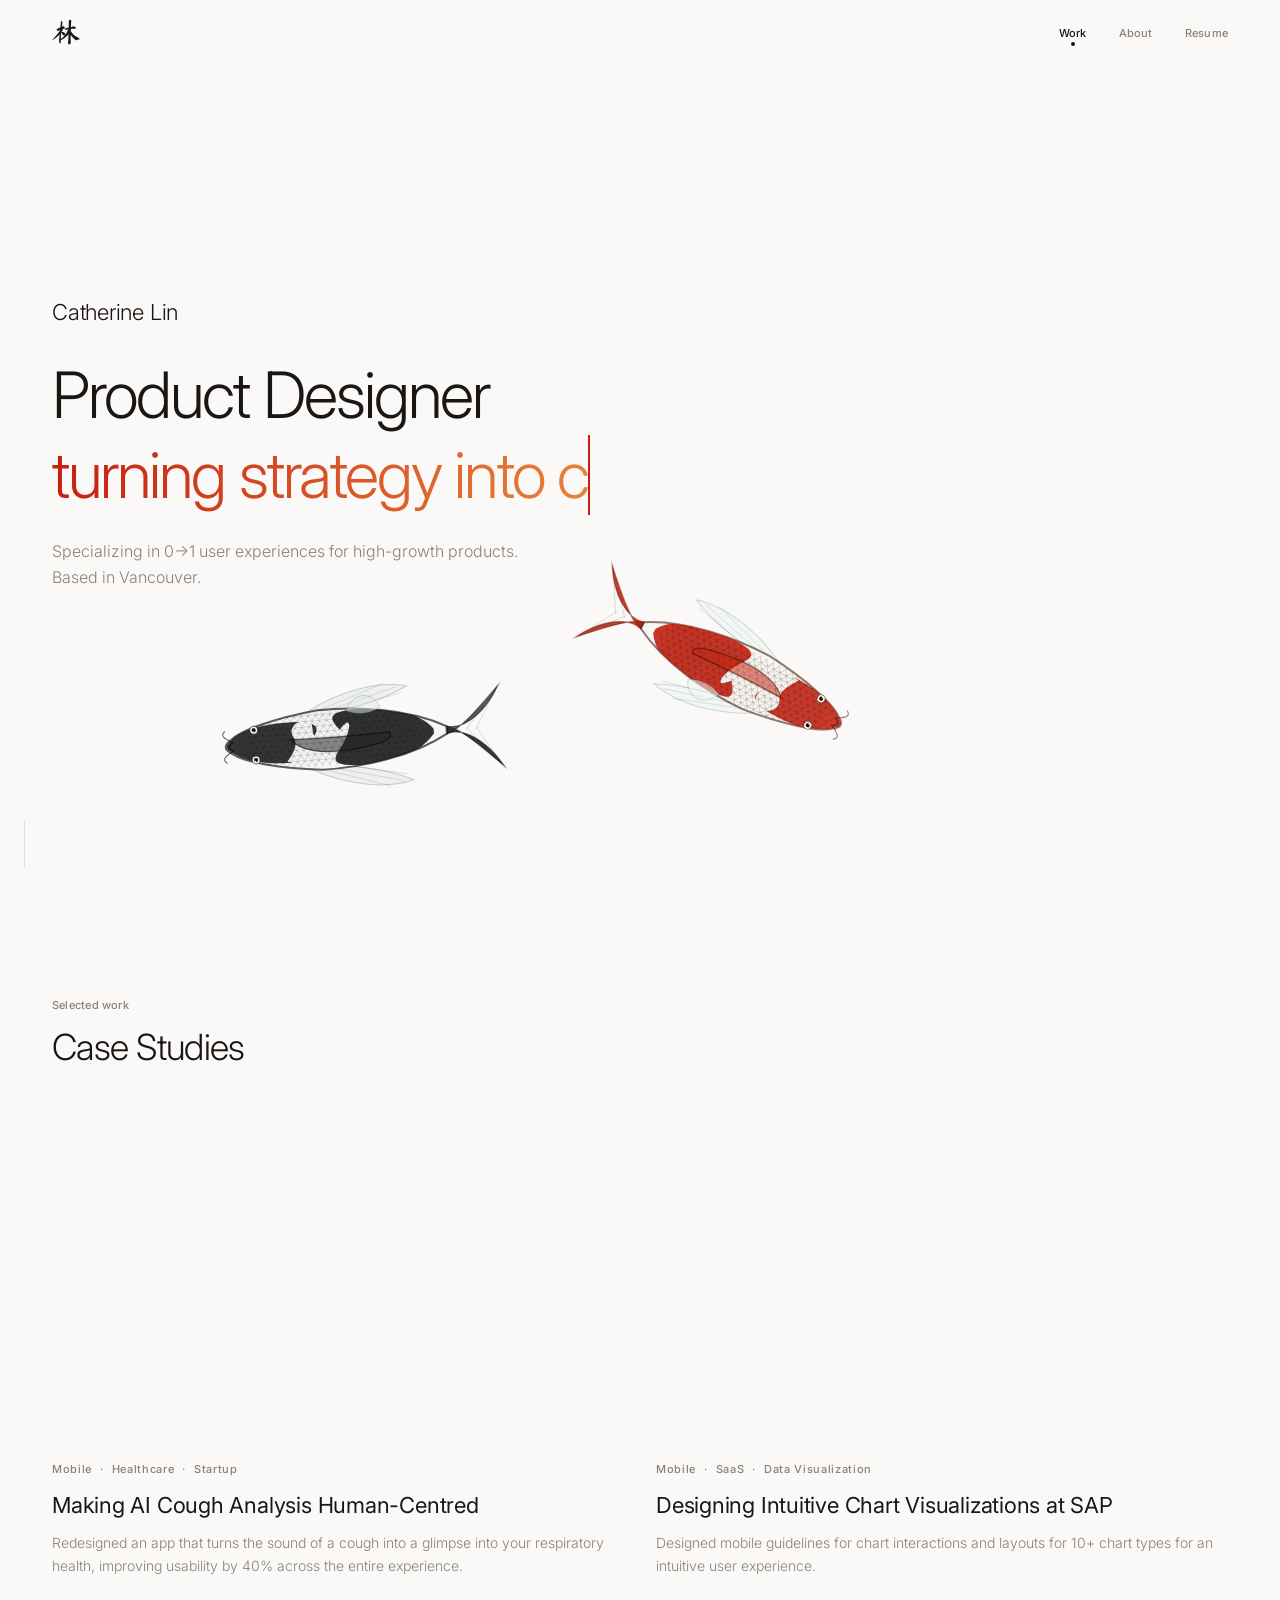
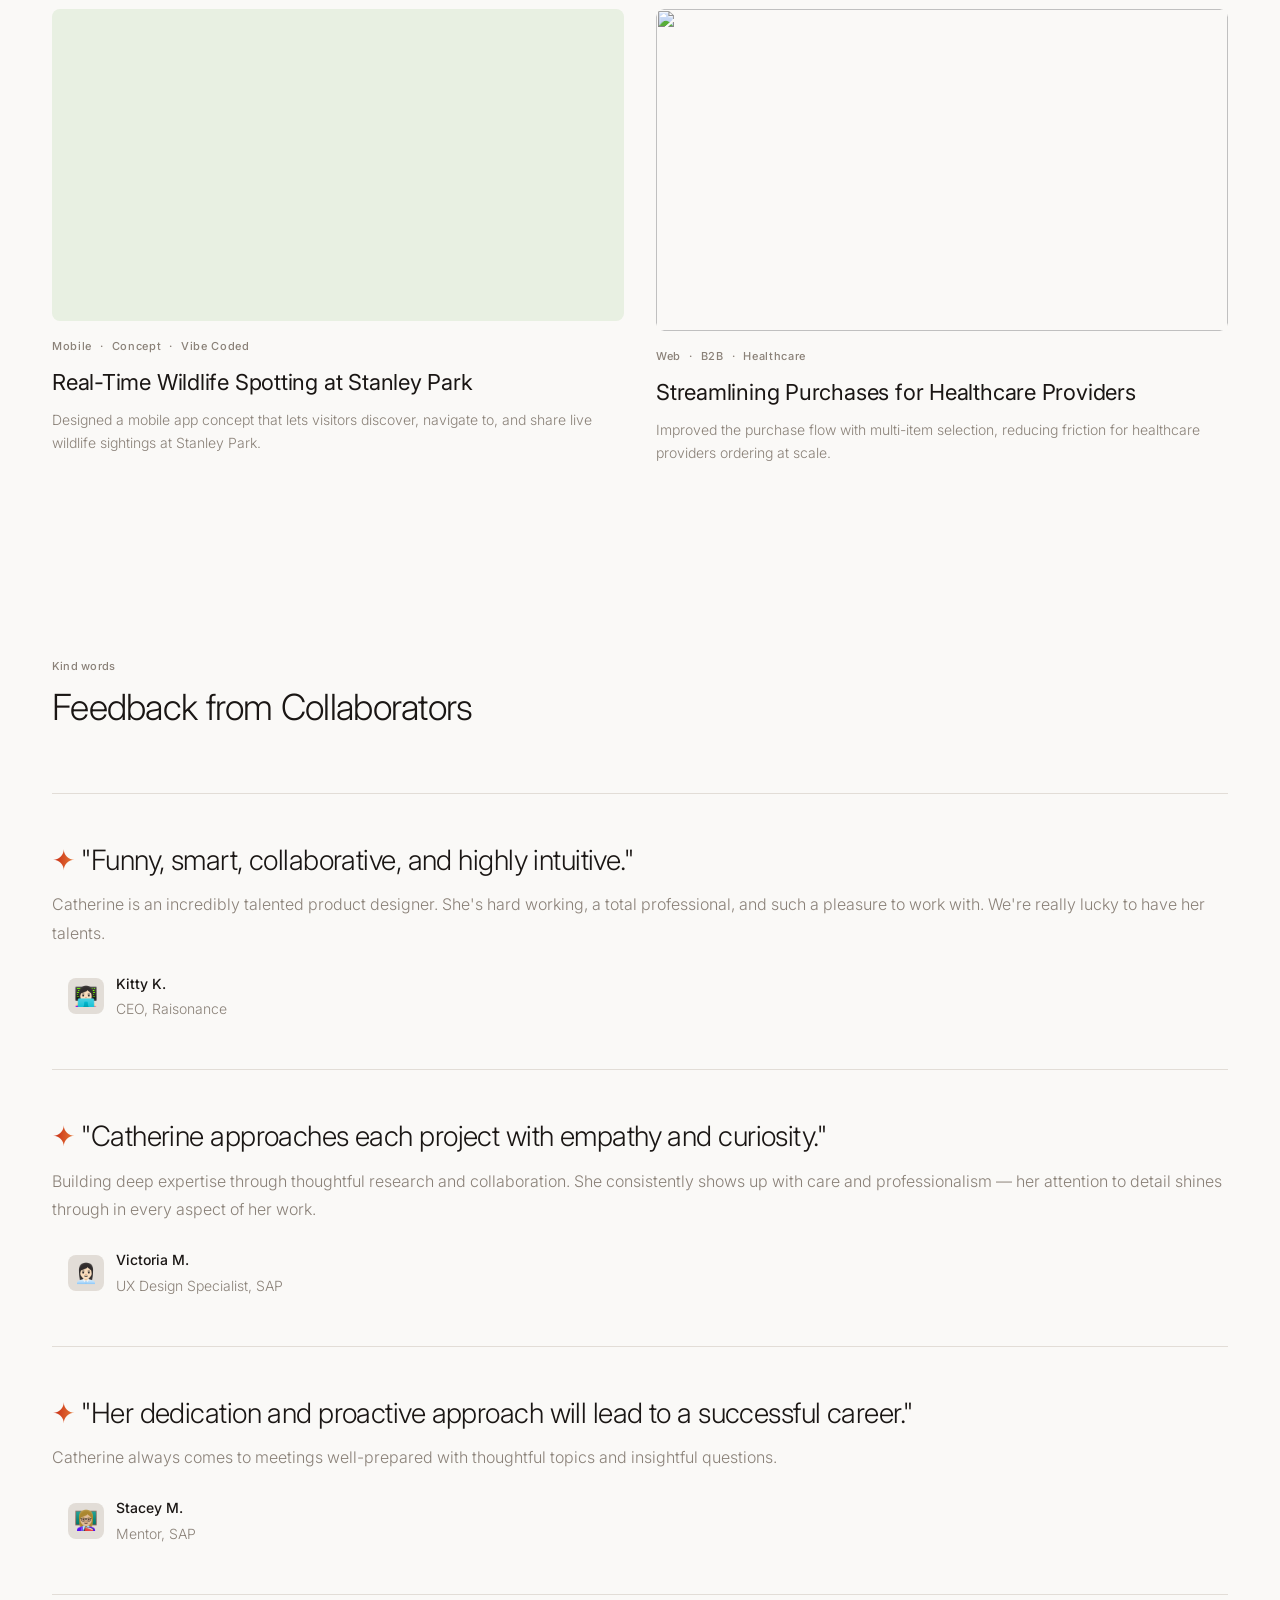
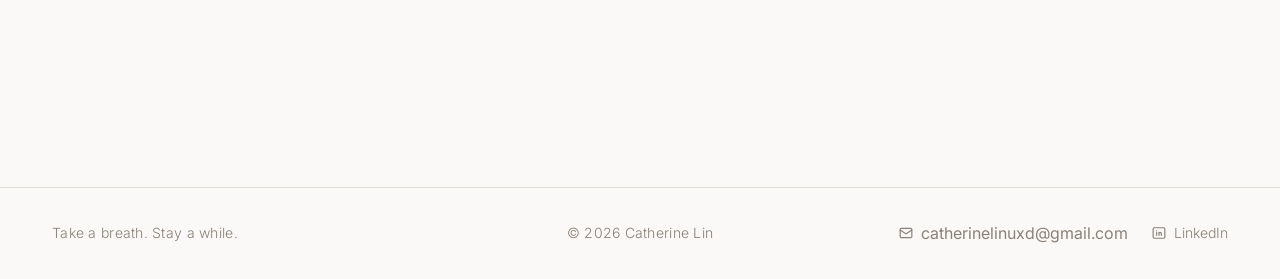
==== index.html @ 61cc6d12 "Initial commit" ====
<!DOCTYPE html>
<html lang="en">
<head>
  <meta charset="UTF-8" />
  <meta name="viewport" content="width=device-width, initial-scale=1.0" />
  <meta name="description" content="UX Designer portfolio — crafting thoughtful, human-centred digital experiences." />
  <title>Catherine Lin — UX Designer</title>
  <link rel="icon" type="image/svg+xml" href="images/favicon-lin.svg" />
  <link rel="stylesheet" href="styles.css" />
  <link rel="preconnect" href="https://fonts.googleapis.com" />
  <link rel="preconnect" href="https://fonts.gstatic.com" crossorigin />
  <link href="https://fonts.googleapis.com/css2?family=Inter:ital,wght@0,100;0,200;0,300;0,400;0,500;0,600;1,300&family=Ma+Shan+Zheng&family=Instrument+Serif:ital@1&display=swap" rel="stylesheet" />
</head>
<body>

  <nav class="nav" aria-label="Primary">
    <a href="#" class="nav__logo" aria-label="CL — Home" style="font-family: 'Ma Shan Zheng', serif; font-size: 1.75rem; text-decoration: none; color: var(--clr-text);">林</a>
    <button class="nav__toggle" aria-label="Toggle menu" aria-expanded="false">
      <span></span><span></span>
    </button>
    <ul class="nav__links" role="list">
      <li><a href="#work" aria-current="page">Work</a></li>
      <li><a href="about.html">About</a></li>
      <li><a href="https://drive.google.com/file/d/1N8Trjoo7WWR7c0rMHwUJrrGUKLO5-BjP/view?usp=sharing" target="_blank" rel="noopener">Resume</a></li>
    </ul>
  </nav>

  <main>

    <section class="hero" id="home">
      <canvas class="koi-canvas" aria-hidden="true"></canvas>


      <!-- Vertical name -->
      <div class="hero__cursor" aria-hidden="true">
        <svg viewBox="0 0 24 24" fill="none" xmlns="http://www.w3.org/2000/svg">
          <path d="M6 2L6 15L9.5 12L11.5 17L13.5 16L11.5 11L15.5 11L6 2Z" fill="#111" stroke="#111" stroke-width="0.5" stroke-linejoin="round"/>
        </svg>
        <span class="hero__cursor-tag">click me</span>
      </div>
      <!-- Name + tagline -->
      <div class="hero__bottom">
        <div class="container">
          <div class="hero__tagline-wrap">
            <p class="hero__name">Catherine Lin</p>
            <h1 class="hero__headline">
              Product Designer<br><span class="hero__changing-word">turning strategy into clarity.</span>
            </h1>
            <p class="hero__sub">Specializing in 0→1 user experiences for high-growth products.<br>Based in Vancouver.</p>
          </div>
        </div>
      </div>
      <div class="hero__scroll-hint" aria-hidden="true">
        <div class="hero__scroll-line"></div>
      </div>
    </section>

    <section class="section" id="work">
      <div class="container">
        <header class="section__header">
          <span class="label">Selected work</span>
          <h2>Case Studies</h2>
        </header>
        <div class="projects">

          <article class="project">
            <a href="case-study-1.html" class="project__link" aria-label="View AI Cough App case study">
              <div class="project__image-wrap">
                <video class="project__tile-video" id="myadvocateVideo" src="images/MyAdvocate Case Study Tile.mov" autoplay loop muted playsinline aria-hidden="true"></video>
              </div>
              <div class="project__meta">
                <div class="project__tags">
                  <span class="tag">Mobile</span>
                  <span class="tag">Healthcare</span>
                  <span class="tag">Startup</span>
                </div>
                <h3 class="project__title">Making AI Cough Analysis Human-Centred</h3>
                <p class="project__desc">Redesigned an app that turns the sound of a cough into a glimpse into your respiratory health, improving usability by 40% across the entire experience.</p>
              </div>
            </a>
          </article>

          <article class="project">
            <a href="case-study-2.html" class="project__link" aria-label="View Design System Foundation case study">
              <div class="project__image-wrap">
                <video class="project__tile-video" src="images/Case Study 2 Tile Video.mov" autoplay loop muted playsinline aria-hidden="true"></video>
              </div>
              <div class="project__meta">
                <div class="project__tags">
                  <span class="tag">Mobile</span>
                  <span class="tag">SaaS</span>
                  <span class="tag">Data Visualization</span>
                </div>
                <h3 class="project__title">Designing Intuitive Chart Visualizations at SAP</h3>
                <p class="project__desc">Designed mobile guidelines for chart interactions and layouts for 10+ chart types for an intuitive user experience.</p>
              </div>
            </a>
          </article>

          <article class="project">
            <a href="case-study-4.html" class="project__link" aria-label="View Wilds case study">
              <div class="project__image-wrap wilds-image-wrap">
                <video class="project__tile-video wilds-tile-video" src="images/wilds prototype short.mov" autoplay loop muted playsinline aria-hidden="true"></video>
              </div>
              <div class="project__meta">
                <div class="project__tags">
                  <span class="tag">Mobile</span>
                  <span class="tag">Concept</span>
                  <span class="tag">Vibe Coded</span>
                </div>
                <h3 class="project__title">Real-Time Wildlife Spotting at Stanley Park</h3>
                <p class="project__desc">Designed a mobile app concept that lets visitors discover, navigate to, and share live wildlife sightings at Stanley Park.</p>
              </div>
            </a>
          </article>

          <article class="project">
            <a href="case-study-3.html" class="project__link" aria-label="View Onboarding Redesign case study">
              <div class="project__image-wrap">
                <div class="testhub-card-preview" aria-hidden="true">
                  <img src="images/TestHub2.png" alt="" class="testhub-img" />
                </div>
              </div>
              <div class="project__meta">
                <div class="project__tags">
                  <span class="tag">Web</span>
                  <span class="tag">B2B</span>
                  <span class="tag">Healthcare</span>
                </div>
                <h3 class="project__title">Streamlining Purchases for Healthcare Providers</h3>
                <p class="project__desc">Improved the purchase flow with multi-item selection, reducing friction for healthcare providers ordering at scale.</p>
              </div>
            </a>
          </article>

        </div>
      </div>
    </section>

    <section class="section" id="testimonials" style="padding-bottom: calc(var(--space-24) * 2);">
      <div class="container">
        <header class="section__header" style="margin-bottom: var(--space-16);">
          <span class="label">Kind words</span>
          <h2>Feedback from Collaborators</h2>
        </header>
        <div class="testimonials">

          <blockquote class="testimonial">
            <p class="testimonial__quote">
              <span class="testimonial__callout"><span class="callout-star">✦</span> "Funny, smart, collaborative, and highly intuitive."</span>
              Catherine is an incredibly talented product designer. She's hard working, a total professional, and such a pleasure to work with. We're really lucky to have her talents.
            </p>
            <footer class="testimonial__author">
              <div class="testimonial__avatar" style="width:36px;height:36px;border-radius:8px;background:var(--clr-border);display:flex;align-items:center;justify-content:center;font-size:1.2rem;flex-shrink:0;">👩🏻‍💻</div>
              <div>
                <strong>Kitty K.</strong>
                <span>CEO, Raisonance</span>
              </div>
            </footer>
          </blockquote>

          <blockquote class="testimonial">
            <p class="testimonial__quote">
              <span class="testimonial__callout"><span class="callout-star">✦</span> "Catherine approaches each project with empathy and curiosity."</span>
              Building deep expertise through thoughtful research and collaboration. She consistently shows up with care and professionalism — her attention to detail shines through in every aspect of her work.
            </p>
            <footer class="testimonial__author">
              <div class="testimonial__avatar" style="width:36px;height:36px;border-radius:8px;background:var(--clr-border);display:flex;align-items:center;justify-content:center;font-size:1.2rem;flex-shrink:0;">👩🏻‍💼</div>
              <div>
                <strong>Victoria M.</strong>
                <span>UX Design Specialist, SAP</span>
              </div>
            </footer>
          </blockquote>

          <blockquote class="testimonial">
            <p class="testimonial__quote">
              <span class="testimonial__callout"><span class="callout-star">✦</span> "Her dedication and proactive approach will lead to a successful career."</span>
              Catherine always comes to meetings well-prepared with thoughtful topics and insightful questions.
            </p>
            <footer class="testimonial__author">
              <div class="testimonial__avatar" style="width:36px;height:36px;border-radius:8px;background:var(--clr-border);display:flex;align-items:center;justify-content:center;font-size:1.2rem;flex-shrink:0;">👩🏼‍🏫</div>
              <div>
                <strong>Stacey M.</strong>
                <span>Mentor, SAP</span>
              </div>
            </footer>
          </blockquote>

        </div>
      </div>
    </section>

  </main>

  <footer class="footer">
    <div class="container footer__inner" style="position: relative;">
      <p style="font-size: var(--text-sm); font-weight: 300; color: var(--clr-text-muted);">Take a breath. Stay a while.</p>
      <p style="position: absolute; left: 50%; transform: translateX(-50%); font-size: var(--text-sm); font-weight: 300; color: var(--clr-text-muted);">&copy; 2026 Catherine Lin</p>
      <div class="footer__links">
        <button class="footer__link footer__copy" data-email="catherinelinuxd@gmail.com" aria-label="Copy email address">
          <svg width="14" height="14" viewBox="0 0 24 24" fill="none" stroke="currentColor" stroke-width="2" stroke-linecap="round" stroke-linejoin="round" aria-hidden="true"><rect x="2" y="4" width="20" height="16" rx="2"/><path d="m22 7-8.97 5.7a1.94 1.94 0 0 1-2.06 0L2 7"/></svg>
          <span>catherinelinuxd@gmail.com</span>
        </button>
        <a href="https://www.linkedin.com/in/catherine-lin12/" target="_blank" rel="noopener" class="footer__link">
          <svg width="14" height="14" viewBox="0 0 24 24" fill="none" stroke="currentColor" stroke-width="2" stroke-linecap="round" stroke-linejoin="round" aria-hidden="true"><rect x="2" y="3" width="20" height="18" rx="2"/><path d="M8 11v5M8 8v.01M12 16v-5M16 16v-3a2 2 0 0 0-4 0"/></svg>
          LinkedIn
        </a>
      </div>
    </div>
  </footer>

  <style>
    .wilds-image-wrap { background: #e8f0e2; }
    .wilds-tile-video { object-fit: cover; transition: transform 0.8s cubic-bezier(0.4,0,0.2,1); transform-origin: center 12%; background: #e8f0e2; }
  </style>
  <script src="script.js"></script>
  <script>
    const wildsVideo = document.querySelector('.wilds-tile-video');
    if (wildsVideo) {
      wildsVideo.addEventListener('timeupdate', function () {
        const t = this.currentTime;
        if (t >= 0.5 && t < 5.5) {
          wildsVideo.style.transform = 'scale(1.7)';
        } else if (t >= 5.5 && t < 6.5) {
          wildsVideo.style.transform = 'scale(1)';
        } else {
          wildsVideo.style.transform = 'scale(1)';
        }
      });
    }
  </script>
</body>
</html>
---- styles.css ----
/* ─────────────────────────────────────────────────────────
   Tokens
   ───────────────────────────────────────────────────────── */
:root {
  --clr-bg:           #faf9f7;
  --clr-surface:      #f2f0ec;
  --clr-text:         #1a1614;
  --clr-text-muted:   #8a8178;
  --clr-accent:       #1a1614;
  --clr-border:       #e2ddd7;

  --font: 'Inter', system-ui, sans-serif;

  --text-xs:   0.6875rem;
  --text-sm:   0.875rem;
  --text-base: 1rem;
  --text-lg:   1.125rem;
  --text-xl:   1.375rem;
  --text-2xl:  1.75rem;
  --text-3xl:  2.25rem;
  --text-4xl:  3rem;
  --text-5xl:  4rem;

  --space-2:  0.5rem;
  --space-3:  0.75rem;
  --space-4:  1rem;
  --space-6:  1.5rem;
  --space-8:  2rem;
  --space-12: 3rem;
  --space-16: 4rem;
  --space-20: 5rem;
  --space-24: 6rem;

  --container-max:    1200px;
  --container-narrow: 660px;

  --ease: cubic-bezier(0.16, 1, 0.3, 1);
  --t-fast: 140ms;
  --t-base: 220ms;
  --t-slow: 380ms;
}

/* ─────────────────────────────────────────────────────────
   Reset
   ───────────────────────────────────────────────────────── */
*, *::before, *::after { box-sizing: border-box; margin: 0; padding: 0; }
html { scroll-behavior: smooth; -webkit-text-size-adjust: 100%; }

body {
  font-family: var(--font);
  font-size: var(--text-base);
  line-height: 1.7;
  color: var(--clr-text);
  background: var(--clr-bg);
  -webkit-font-smoothing: antialiased;
}

img, svg { display: block; max-width: 100%; }
a { color: inherit; text-decoration: none; }
ul, ol { list-style: none; }
h2 { font-family: 'Inter', sans-serif; }
button { cursor: pointer; background: none; border: none; font: inherit; }

:focus-visible { outline: 1.5px solid var(--clr-text); outline-offset: 3px; }
:focus:not(:focus-visible) { outline: none; }

/* ─────────────────────────────────────────────────────────
   Layout
   ───────────────────────────────────────────────────────── */
.container {
  width: 100%;
  max-width: var(--container-max);
  margin-inline: auto;
  padding-inline: var(--space-3);
}

.container--narrow { max-width: var(--container-narrow); }

.container--split {
  display: grid;
  grid-template-columns: 1fr 1fr;
  gap: var(--space-16);
  align-items: start;
}

@media (max-width: 768px) {
  .container--split { grid-template-columns: 1fr; gap: var(--space-12); }
}

/* ─────────────────────────────────────────────────────────
   Typography
   ───────────────────────────────────────────────────────── */
.label {
  display: block;
  font-size: var(--text-xs);
  font-weight: 500;
  letter-spacing: 0.02em;
  color: var(--clr-text-muted);
  margin-bottom: var(--space-3);
}

.section__header { margin-bottom: var(--space-16); }

.section__header h2 {
  font-size: clamp(var(--text-2xl), 3.5vw, var(--text-3xl));
  font-weight: 300;
  font-family: 'Inter', sans-serif;
  letter-spacing: -0.02em;
  line-height: 1.15;
}

.section__desc {
  margin-top: var(--space-4);
  font-size: var(--text-base);
  font-weight: 300;
  color: var(--clr-text-muted);
  line-height: 1.75;
}

/* ─────────────────────────────────────────────────────────
   Buttons
   ───────────────────────────────────────────────────────── */
.btn {
  display: inline-flex;
  align-items: center;
  gap: var(--space-2);
  padding: 0.65rem 1.5rem;
  font-size: var(--text-xs);
  font-weight: 500;
  letter-spacing: 0.02em;
  border: 1px solid var(--clr-text);
  background: var(--clr-text);
  color: var(--clr-bg);
  border-radius: 999px;
  transition: background var(--t-fast), color var(--t-fast);
}

.btn:hover { background: #333; border-color: #333; }
.btn:active { background: #000; }

.btn--ghost {
  background: transparent;
  color: var(--clr-text);
}

.btn--ghost:hover { background: var(--clr-text); color: var(--clr-bg); }

.btn--full { width: 100%; justify-content: center; }

/* ─────────────────────────────────────────────────────────
   Navigation
   ───────────────────────────────────────────────────────── */
.nav {
  position: fixed;
  inset-block-start: 0;
  inset-inline: 0;
  z-index: 100;
  display: flex;
  align-items: center;
  justify-content: space-between;
  padding: var(--space-2) max(var(--space-3), calc((100% - var(--container-max)) / 2 + var(--space-3)));
  background: rgba(250,249,247,0.9);
  backdrop-filter: blur(12px);
  -webkit-backdrop-filter: blur(12px);
  border-bottom: 1px solid transparent;
  transition: border-color var(--t-base);
}

.nav.scrolled { border-bottom-color: var(--clr-border); }

.nav__logo {
  display: flex;
  align-items: flex-start;
}

.nav__logo-img {
  width: 100px;
  height: 100px;
  object-fit: contain;
  margin-left: -18px;
  transition: opacity var(--t-fast);
}

.nav__logo:hover .nav__logo-img { opacity: 0.6; }

.nav__links { display: flex; gap: var(--space-8); align-items: center; align-self: center; }

.nav__links a {
  font-size: var(--text-xs);
  font-weight: 500;
  letter-spacing: 0.02em;
  color: var(--clr-text-muted);
  transition: color var(--t-fast);
  position: relative;
  padding-bottom: 4px;
}

.nav__links a::after {
  content: '';
  position: absolute;
  bottom: -2px;
  left: 50%;
  transform: translateX(-50%);
  width: 4px;
  height: 4px;
  border-radius: 50%;
  background: var(--clr-text);
  opacity: 0;
  transition: opacity var(--t-fast);
}

.nav__links a[aria-current="page"]::after { opacity: 1; }
.nav__links a[aria-current="page"] { color: var(--clr-text); }

.nav__links a:hover { color: var(--clr-text); }

.nav__toggle { display: none; }

@media (max-width: 640px) {
  .nav__toggle {
    display: flex;
    flex-direction: column;
    gap: 5px;
    padding: var(--space-2);
  }
  .nav__toggle span {
    display: block;
    width: 20px;
    height: 1px;
    background: var(--clr-text);
    transition: transform var(--t-base);
  }
  .nav__toggle[aria-expanded="true"] span:first-child { transform: translateY(6px) rotate(45deg); }
  .nav__toggle[aria-expanded="true"] span:last-child  { transform: translateY(-6px) rotate(-45deg); }
  .nav__links {
    display: none;
    position: absolute;
    top: 100%;
    inset-inline: 0;
    flex-direction: column;
    gap: 0;
    background: var(--clr-bg);
    border-bottom: 1px solid var(--clr-border);
    padding: var(--space-4) var(--space-6);
  }
  .nav__links.open { display: flex; }
  .nav__links a {
    display: block;
    padding: var(--space-3) 0;
    border-bottom: 1px solid var(--clr-border);
  }
  .nav__links a:last-child { border-bottom: none; }
}

/* ─────────────────────────────────────────────────────────
   Koi canvas
   ───────────────────────────────────────────────────────── */
.koi-canvas {
  position: absolute;
  inset: 0;
  width: 100%;
  height: 100%;
  pointer-events: none;
  z-index: 0;
}

.hero .container { position: relative; z-index: 2; }

/* Changing word — typewriter */
.hero__changing-word {
  display: inline-block;
  background: linear-gradient(95deg, #c42010 0%, #e8823a 50%, #c42010 100%);
  background-size: 200% auto;
  -webkit-background-clip: text;
  -webkit-text-fill-color: transparent;
  background-clip: text;
  animation: wordShimmer 3.5s linear infinite;
  border-right: 2px solid #c42010;
}

.hero__changing-word.cursor-hidden {
  border-right-color: transparent;
}

@keyframes wordShimmer {
  0%   { background-position: 200% center; }
  100% { background-position:   0% center; }
}

/* ─────────────────────────────────────────────────────────
   Hero
   ───────────────────────────────────────────────────────── */
.hero {
  min-height: 100svh;
  display: flex;
  flex-direction: column;
  justify-content: center;
  padding-top: var(--space-12);
  padding-bottom: var(--space-12);
  position: relative;
  cursor: none;
}

.hero__cursor {
  position: fixed;
  pointer-events: none;
  z-index: 200;
  display: flex;
  align-items: center;
  gap: 8px;
  transform: translate(-4px, -4px);
  opacity: 0;
  transition: opacity 150ms ease;
}

.hero__cursor.visible { opacity: 1; }

.hero__cursor svg {
  width: 24px;
  height: 24px;
  filter: drop-shadow(0 1px 2px rgba(0,0,0,0.25));
}

.hero__cursor-tag {
  font-family: var(--font);
  font-size: var(--text-xs);
  font-weight: 500;
  letter-spacing: 0.04em;
  text-transform: none;
  color: #fff;
  background: var(--clr-text);
  padding: 4px 10px;
  border-radius: 999px;
  white-space: nowrap;
}

.hero__eyebrow {
  font-size: var(--text-xs);
  font-weight: 500;
  letter-spacing: 0.02em;
  color: var(--clr-text-muted);
  margin-bottom: var(--space-6);
}

.hero__name {
  font-size: var(--text-2xl);
  font-weight: 400;
  letter-spacing: -0.01em;
  color: var(--clr-text);
  margin-bottom: var(--space-6);
  margin-top: calc(-1 * var(--space-4));
}

.hero .container {
  text-align: left;
}

.hero__tagline-wrap {
  text-align: left;
}

.hero__name {
  font-size: var(--text-xl);
  font-weight: 300;
  letter-spacing: -0.01em;
  color: var(--clr-text);
  margin-bottom: var(--space-6);
}

.hero__bottom {
  position: relative;
  z-index: 2;
}




  position: fixed;
  top: -15vw;
  left: 50%;
  transform: translateX(-50%);
  width: 70vw;
  height: 70vw;
  border-radius: 50%;
  background: radial-gradient(circle, rgba(196, 32, 16, 0.12) 0%, rgba(232, 130, 58, 0.06) 50%, transparent 70%);
  pointer-events: none;
  z-index: 0;
  filter: blur(40px);
}

.hero__top, .hero__bottom {
  position: relative;
  z-index: 2;
}


  padding-top: var(--space-16);
  padding-inline: max(var(--space-3), calc((100% - var(--container-max)) / 2 + var(--space-3)));
  text-align: left;
}

.hero__watermark {
  font-family: 'Inter', sans-serif;
  font-weight: 300;
  font-size: 13vw;
  white-space: nowrap;
  overflow: hidden;
  color: var(--clr-text-muted);
  opacity: 0.1;
  line-height: 1;
  user-select: none;
  pointer-events: none;
  min-height: 1.1em;
}

.hero__role {
  font-size: var(--text-xs);
  font-weight: 500;
  letter-spacing: 0.1em;
  text-transform: uppercase;
  color: var(--clr-text-muted);
  margin-bottom: var(--space-3);
}

.hero__headline {
  font-size: clamp(var(--text-3xl), 6vw, var(--text-5xl));
  font-weight: 300;
  letter-spacing: -0.03em;
  line-height: 1.25;
  margin-bottom: var(--space-6);
  min-height: 2.5em;
}

.hero__headline em {
  font-style: italic;
  font-weight: 300;
}

.hero__sub {
  font-size: var(--text-base);
  font-weight: 300;
  color: var(--clr-text-muted);
  line-height: 1.6;
  margin-top: var(--space-4);
  white-space: nowrap;
}

.hero__scroll-hint {
  position: absolute;
  bottom: var(--space-8);
  left: var(--space-6);
}

.hero__scroll-line {
  width: 1px;
  height: 48px;
  background: var(--clr-border);
  animation: scrollPulse 2s ease-in-out infinite;
}

@keyframes scrollPulse {
  0%, 100% { opacity: 0.3; transform: scaleY(1); transform-origin: top; }
  50%       { opacity: 1;   transform: scaleY(0.5); transform-origin: top; }
}

/* ─────────────────────────────────────────────────────────
   Sections
   ───────────────────────────────────────────────────────── */
.section { padding-block: var(--space-24); }
.section--tinted { background: var(--clr-surface); }

/* ─────────────────────────────────────────────────────────
   Projects
   ───────────────────────────────────────────────────────── */
.projects {
  display: grid;
  grid-template-columns: repeat(2, 1fr);
  gap: var(--space-8);
}

.project__link {
  display: flex;
  flex-direction: column;
  gap: var(--space-4);
  transition: opacity var(--t-base), transform var(--t-base);
}

.project__link:hover {
  opacity: 0.9;
  transform: translateY(-4px);
}

.project__image-wrap { overflow: hidden; border-radius: 8px; }

.project__tile-video {
  width: 100%;
  aspect-ratio: 16 / 9;
  display: block;
  object-fit: cover;
  margin-top: -5px;
  margin-bottom: -5px;
}

.project__image--placeholder {
  aspect-ratio: 16 / 9;
  background: var(--clr-surface);
  display: flex;
  align-items: center;
  justify-content: center;
  border-radius: 20px;
}

.project__image--placeholder span {
  font-size: var(--text-xs);
  font-weight: 500;
  letter-spacing: 0.02em;
  color: #ccc;
}

@media (max-width: 768px) {
  .projects { grid-template-columns: 1fr; }
}

.project__tags { display: flex; flex-wrap: wrap; gap: var(--space-2); margin-bottom: var(--space-3); }

.tag {
  font-size: var(--text-xs);
  font-weight: 500;
  letter-spacing: 0.06em;
  color: var(--clr-text-muted);
}

.tag + .tag::before {
  content: '·';
  margin-right: var(--space-2);
}

.project__title {
  font-size: var(--text-xl);
  font-weight: 400;
  letter-spacing: -0.01em;
  line-height: 1.3;
  margin-bottom: var(--space-3);
}

.project__desc {
  font-size: var(--text-sm);
  color: var(--clr-text-muted);
  font-weight: 300;
  line-height: 1.65;
}

/* ─────────────────────────────────────────────────────────
   About
   ───────────────────────────────────────────────────────── */
.about__text p {
  font-size: var(--text-sm);
  font-weight: 300;
  color: var(--clr-text-muted);
  margin-bottom: var(--space-4);
  line-height: 1.75;
}

.about__text .btn { margin-top: var(--space-6); }

.about__skills { display: grid; gap: var(--space-8); }

.skills-group__title {
  font-size: var(--text-xs);
  font-weight: 500;
  letter-spacing: 0.02em;
  color: var(--clr-text-muted);
  margin-bottom: var(--space-3);
}

.skills-list li {
  font-size: var(--text-sm);
  font-weight: 300;
  color: var(--clr-text-muted);
  padding: var(--space-2) 0;
  border-bottom: 1px solid var(--clr-border);
}

/* ─────────────────────────────────────────────────────────
   Testimonials
   ───────────────────────────────────────────────────────── */
.testimonials {
  display: flex;
  flex-direction: column;
}

.testimonial {
  display: flex;
  flex-direction: column;
  gap: var(--space-6);
  padding: var(--space-12) 0;
  border-top: 1px solid var(--clr-border);
}

.testimonial:last-child {
  border-bottom: 1px solid var(--clr-border);
}

.testimonial__quote-mark {
  display: none;
}

.testimonial__quote {
  font-size: var(--text-base);
  font-weight: 300;
  color: var(--clr-text-muted);
  line-height: 1.8;
  flex: 1;
}

.testimonial__callout {
  display: block;
  font-size: clamp(var(--text-xl), 2.5vw, var(--text-2xl));
  font-weight: 300;
  color: var(--clr-text);
  line-height: 1.3;
  letter-spacing: -0.02em;
  margin-bottom: var(--space-3);
}

.callout-star {
  background: linear-gradient(95deg, #c42010 0%, #e8823a 100%);
  -webkit-background-clip: text;
  -webkit-text-fill-color: transparent;
  background-clip: text;
}

.testimonial__author {
  display: flex;
  flex-direction: row;
  align-items: center;
  gap: var(--space-3);
  padding-left: var(--space-4);
}

.testimonial__avatar {
  flex-shrink: 0;
  border-radius: 50%;
}

.testimonial__author > div {
  display: flex;
  flex-direction: column;
  gap: 2px;
}

.testimonial__author strong {
  font-size: var(--text-sm);
  font-weight: 500;
  color: var(--clr-text);
}

.testimonial__author span {
  font-size: var(--text-sm);
  color: var(--clr-text-muted);
  font-weight: 300;
}

mark.highlight {
  background: linear-gradient(120deg, #fde8c8 0%, #fad4b0 100%);
  color: inherit;
  padding: 1px 3px;
  border-radius: 3px;
}

@media (max-width: 768px) {
  .testimonials { grid-template-columns: 1fr; }
}

/* ─────────────────────────────────────────────────────────
   Toolkit
   ───────────────────────────────────────────────────────── */
.toolkit {
  display: grid;
  grid-template-columns: repeat(2, 1fr);
  gap: var(--space-16);
}

.toolkit__title {
  font-size: var(--text-xs);
  font-weight: 500;
  letter-spacing: 0.02em;
  color: var(--clr-text-muted);
  margin-bottom: var(--space-4);
}

.toolkit__list {
  display: flex;
  flex-wrap: wrap;
  gap: var(--space-2);
}

.toolkit__list li {
  font-size: var(--text-sm);
  font-weight: 400;
  color: var(--clr-text);
  padding: var(--space-2) var(--space-4);
  border: 1px solid var(--clr-border);
  border-radius: 999px;
  background: var(--clr-bg);
  position: relative;
  transition: background var(--t-base), border-color var(--t-base), color var(--t-base);
}

.toolkit__list li:hover {
  background: linear-gradient(95deg, #c42010 0%, #e8823a 50%, #c42010 100%);
  background-size: 200% auto;
  border-color: transparent;
  color: #fff;
  animation: wordShimmer 2s linear infinite;
}

.toolkit__item {
  cursor: default;
}

.toolkit__item::after {
  content: attr(data-tip);
  position: absolute;
  bottom: calc(100% + 8px);
  left: 50%;
  transform: translateX(-50%);
  background: var(--clr-text);
  color: var(--clr-bg);
  font-size: var(--text-xs);
  font-weight: 400;
  white-space: nowrap;
  padding: 5px 10px;
  border-radius: 999px;
  pointer-events: none;
  opacity: 0;
  transition: opacity var(--t-fast);
  z-index: 10;
}

.toolkit__item:hover::after {
  opacity: 1;
}

@media (max-width: 768px) {
  .toolkit { grid-template-columns: 1fr; gap: var(--space-8); }
}

/* ─────────────────────────────────────────────────────────
   MyAdvocate Project Card Preview
   ───────────────────────────────────────────────────────── */
.advocate-card-preview {
  aspect-ratio: 16 / 9;
  border-radius: 20px;
  overflow: hidden;
  background: linear-gradient(135deg, #0a3d6b 0%, #1a6fa8 50%, #0e9488 100%);
  display: flex;
  align-items: center;
  justify-content: center;
  position: relative;
}

.advocate-zoom-track {
  width: 100%;
  height: 100%;
  position: relative;
  overflow: hidden;
}

.advocate-img {
  width: 78%;
  display: block;
  margin: 0 auto;
  margin-top: 30px;
}

/* Overlay sits on top of the image, hidden until zoomed */
.advocate-overlay {
  position: absolute;
  left: 14%;
  top: 74%;
  transform: translate(-50%, -50%);
  display: flex;
  align-items: center;
  gap: 8px;
  pointer-events: none;
  opacity: 0;
  animation: overlayAppear 7s ease-in-out infinite;
}

@keyframes overlayAppear {
  0%, 22%  { opacity: 0; }
  35%      { opacity: 1; }
  80%      { opacity: 1; }
  92%      { opacity: 0; }
  100%     { opacity: 0; }
}

.advocate-btn {
  position: relative;
  width: 82px;
  height: 82px;
  flex-shrink: 0;
}

.advocate-play,
.advocate-pause {
  position: absolute;
  inset: 0;
  width: 100%;
  height: 100%;
}

/* Play visible first, then fades out; pause fades in */
.advocate-play {
  animation: playFade 7s ease-in-out infinite;
}

.advocate-pause {
  animation: pauseFade 7s ease-in-out infinite;
}

@keyframes playFade {
  0%, 35%  { opacity: 1; }
  48%      { opacity: 0; }
  80%      { opacity: 0; }
  92%      { opacity: 1; }
  100%     { opacity: 1; }
}

@keyframes pauseFade {
  0%, 35%  { opacity: 0; }
  48%      { opacity: 1; }
  80%      { opacity: 1; }
  92%      { opacity: 0; }
  100%     { opacity: 0; }
}

/* Waveform bars */
.advocate-wave {
  display: flex;
  align-items: center;
  gap: 5px;
}

.advocate-wave span {
  display: block;
  width: 5px;
  border-radius: 3px;
  background: white;
  animation: waveFade 7s ease-in-out infinite;
}

.advocate-wave span:nth-child(1)  { height: 10px; animation-delay: 0s; }
.advocate-wave span:nth-child(2)  { height: 22px; animation-delay: 0.05s; }
.advocate-wave span:nth-child(3)  { height: 34px; animation-delay: 0.1s; }
.advocate-wave span:nth-child(4)  { height: 17px; animation-delay: 0.15s; }
.advocate-wave span:nth-child(5)  { height: 42px; animation-delay: 0.2s; }
.advocate-wave span:nth-child(6)  { height: 27px; animation-delay: 0.25s; }
.advocate-wave span:nth-child(7)  { height: 46px; animation-delay: 0.3s; }
.advocate-wave span:nth-child(8)  { height: 22px; animation-delay: 0.35s; }
.advocate-wave span:nth-child(9)  { height: 34px; animation-delay: 0.4s; }
.advocate-wave span:nth-child(10) { height: 15px; animation-delay: 0.45s; }
.advocate-wave span:nth-child(11) { height: 37px; animation-delay: 0.5s; }
.advocate-wave span:nth-child(12) { height: 25px; animation-delay: 0.55s; }
.advocate-wave span:nth-child(13) { height: 17px; animation-delay: 0.6s; }
.advocate-wave span:nth-child(14) { height: 30px; animation-delay: 0.65s; }
.advocate-wave span:nth-child(15) { height: 10px; animation-delay: 0.7s; }

/* Bars start solid, fade to translucent when "recording" */
@keyframes waveFade {
  0%, 35%  { opacity: 0.9; }
  50%      { opacity: 0.2; }
  80%      { opacity: 0.2; }
  92%      { opacity: 0.9; }
  100%     { opacity: 0.9; }
}

/* hide the duplicate image */
.advocate-img + .advocate-img { display: none; }

/* ─────────────────────────────────────────────────────────
   TestHub Project Card Preview
   ───────────────────────────────────────────────────────── */
.testhub-card-preview {
  aspect-ratio: 16 / 9;
  border-radius: 8px;
  overflow: hidden;
  display: flex;
  align-items: center;
  justify-content: center;
}

.testhub-img {
  width: 100%;
  height: 100%;
  display: block;
  object-fit: cover;
  border-radius: 8px;
}

/* ─────────────────────────────────────────────────────────
   BDC Project Card Preview
   ───────────────────────────────────────────────────────── */
.project__card-preview {
  aspect-ratio: 16 / 9;
  border-radius: 20px;
  overflow: hidden;
  background: linear-gradient(135deg, #e8f0fe 0%, #d0e4ff 100%);
  display: flex;
  align-items: center;
  justify-content: center;
}

.bdc-bg {
  width: 100%;
  height: 100%;
  display: flex;
  align-items: center;
  justify-content: center;
  padding: 16px;
}

.bdc-phone {
  width: 155px;
  background: #fff;
  border-radius: 16px;
  overflow: hidden;
  box-shadow: 0 8px 32px rgba(0,0,0,0.18);
  font-family: -apple-system, sans-serif;
  display: flex;
  flex-direction: column;
}

.bdc-status {
  display: flex;
  justify-content: space-between;
  padding: 5px 10px 2px;
  font-size: 7px;
  font-weight: 600;
  background: #fff;
  color: #111;
}

.bdc-header {
  display: flex;
  justify-content: space-between;
  align-items: center;
  padding: 4px 8px 6px;
  border-bottom: 1px solid #f0f0f0;
}

.bdc-header-left { display: flex; align-items: center; gap: 4px; }
.bdc-back { font-size: 14px; color: #0070f3; font-weight: 300; }
.bdc-title { font-size: 7px; font-weight: 700; color: #111; }
.bdc-subtitle { font-size: 5.5px; color: #888; }
.bdc-header-right { display: flex; gap: 6px; }
.bdc-icon-btn { font-size: 7px; color: #0070f3; }

.bdc-card { padding: 7px 8px 4px; }
.bdc-chart-title { font-size: 7px; font-weight: 700; color: #111; margin-bottom: 1px; }
.bdc-chart-sub { font-size: 5px; color: #888; margin-bottom: 5px; }

.bdc-bar-chart {
  position: relative;
  height: 60px;
}

.bdc-target-line {
  position: absolute;
  top: 30%;
  left: 0;
  right: 0;
  border-top: 1px dashed #aaa;
  display: flex;
  align-items: center;
}

.bdc-target-line span {
  font-size: 4px;
  color: #aaa;
  background: #fff;
  padding-right: 2px;
  position: relative;
  top: -4px;
}

.bdc-bars {
  position: absolute;
  bottom: 0;
  left: 0;
  right: 0;
  height: 100%;
  display: flex;
  align-items: flex-end;
  gap: 2px;
}

.bdc-bar {
  flex: 1;
  background: #0070f3;
  border-radius: 1px 1px 0 0;
  opacity: 0.7;
}

.bdc-bar--accent {
  opacity: 1;
  background: #0050c8;
}

.bdc-toolbar {
  display: flex;
  justify-content: space-around;
  padding: 6px 4px;
  border-top: 1px solid #f0f0f0;
  font-size: 5.5px;
  color: #555;
  margin-top: auto;
}

.bdc-toolbar-active {
  color: #0070f3;
  font-weight: 600;
}
.footer {
  padding-block: var(--space-8);
  border-top: 1px solid var(--clr-border);
}

.footer__inner {
  display: flex;
  align-items: center;
  justify-content: space-between;
  flex-wrap: wrap;
  gap: var(--space-4);
}

.footer p {
  font-size: var(--text-sm);
  font-weight: 300;
  letter-spacing: 0.02em;
  color: var(--clr-text-muted);
}

.footer__links {
  display: flex;
  gap: var(--space-6);
}

.footer__link {
  display: flex;
  align-items: center;
  gap: var(--space-2);
  font-size: var(--text-sm);
  font-weight: 300;
  color: var(--clr-text-muted);
  transition: color var(--t-fast);
}

.footer__link:hover { color: var(--clr-text); }

.footer__copy {
  background: none;
  border: none;
  padding: 0;
  cursor: pointer;
  font: inherit;
}

/* ─────────────────────────────────────────────────────────
   Scroll-reveal
   ───────────────────────────────────────────────────────── */
.reveal {
  opacity: 0;
  transform: translateY(16px);
  transition: opacity var(--t-slow) var(--ease),
              transform var(--t-slow) var(--ease);
}

.reveal.visible { opacity: 1; transform: none; }

@media (max-width: 1023px) {
  .koi-canvas { display: none; }
  .hero__cursor { display: none !important; }
  .hero { cursor: auto; }
}
@media print {
  .nav, .hero__scroll-hint { display: none; }
  body { font-size: 12pt; }
}
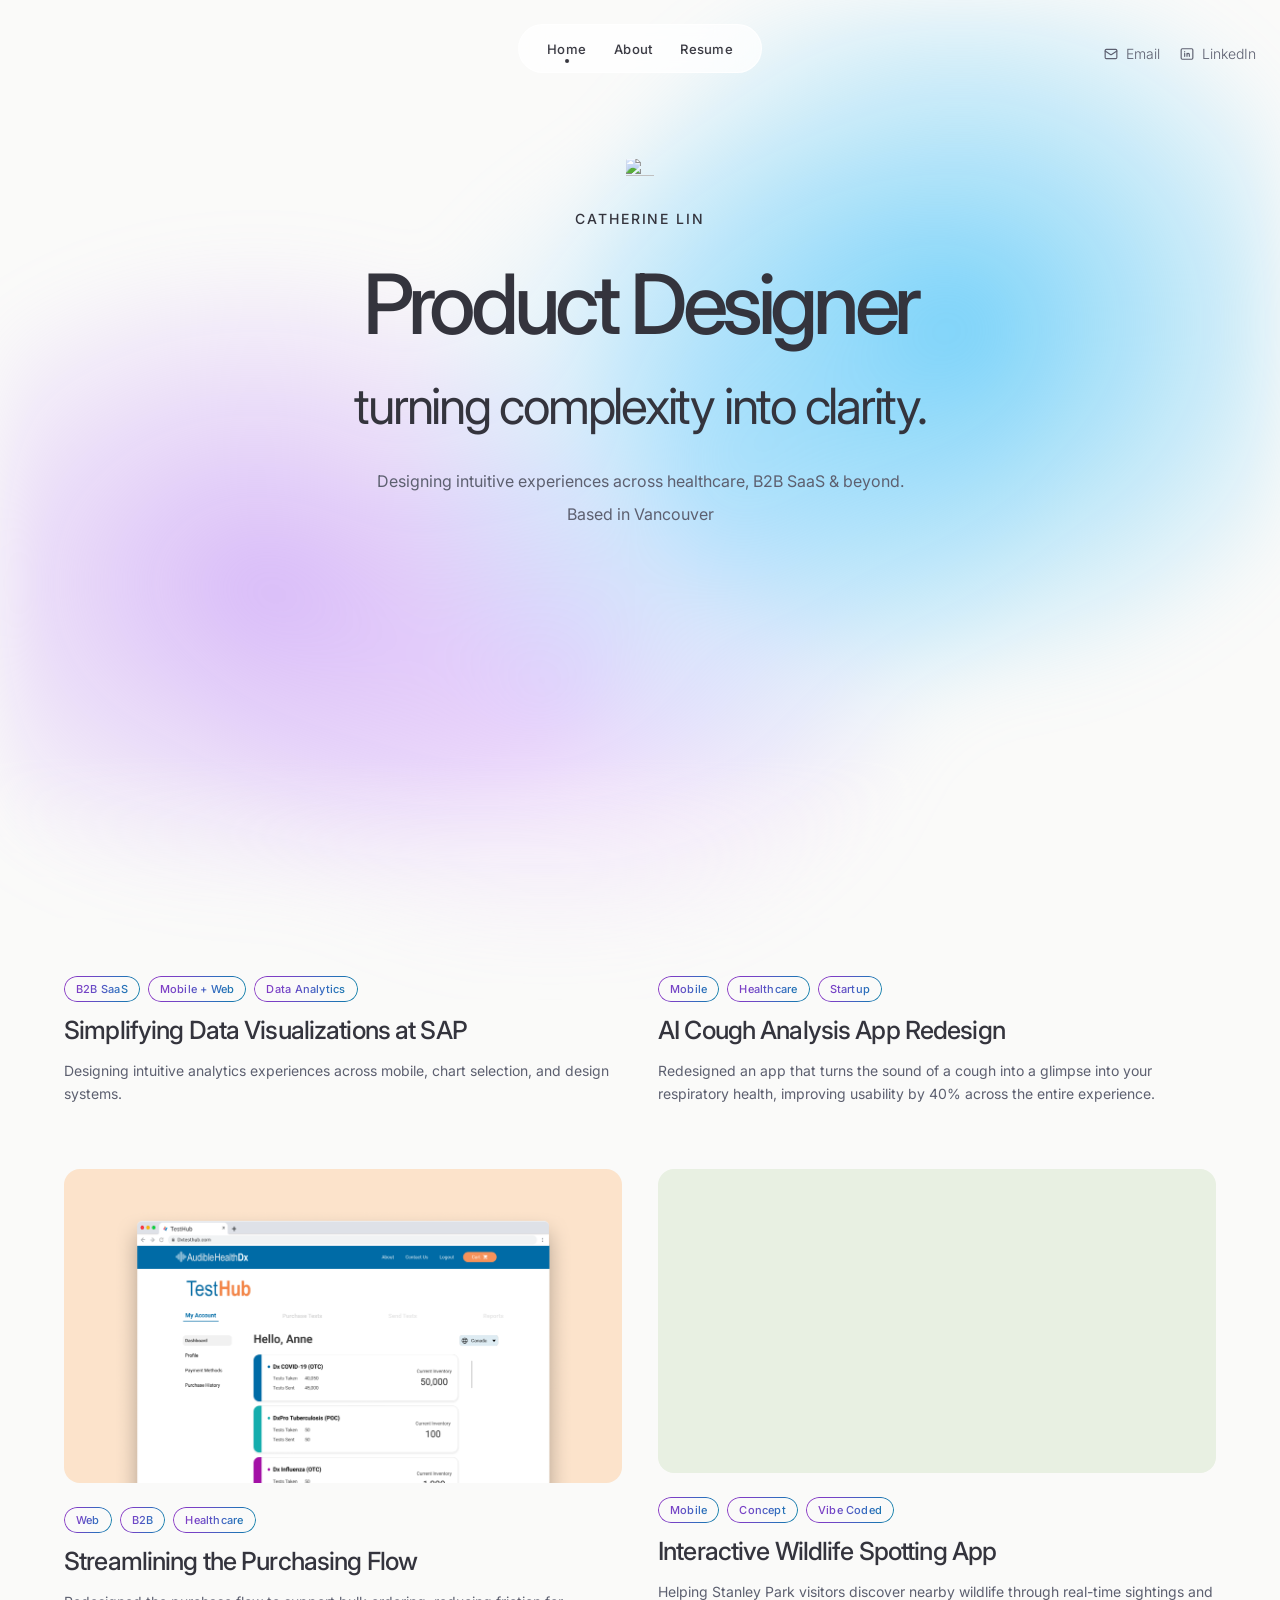
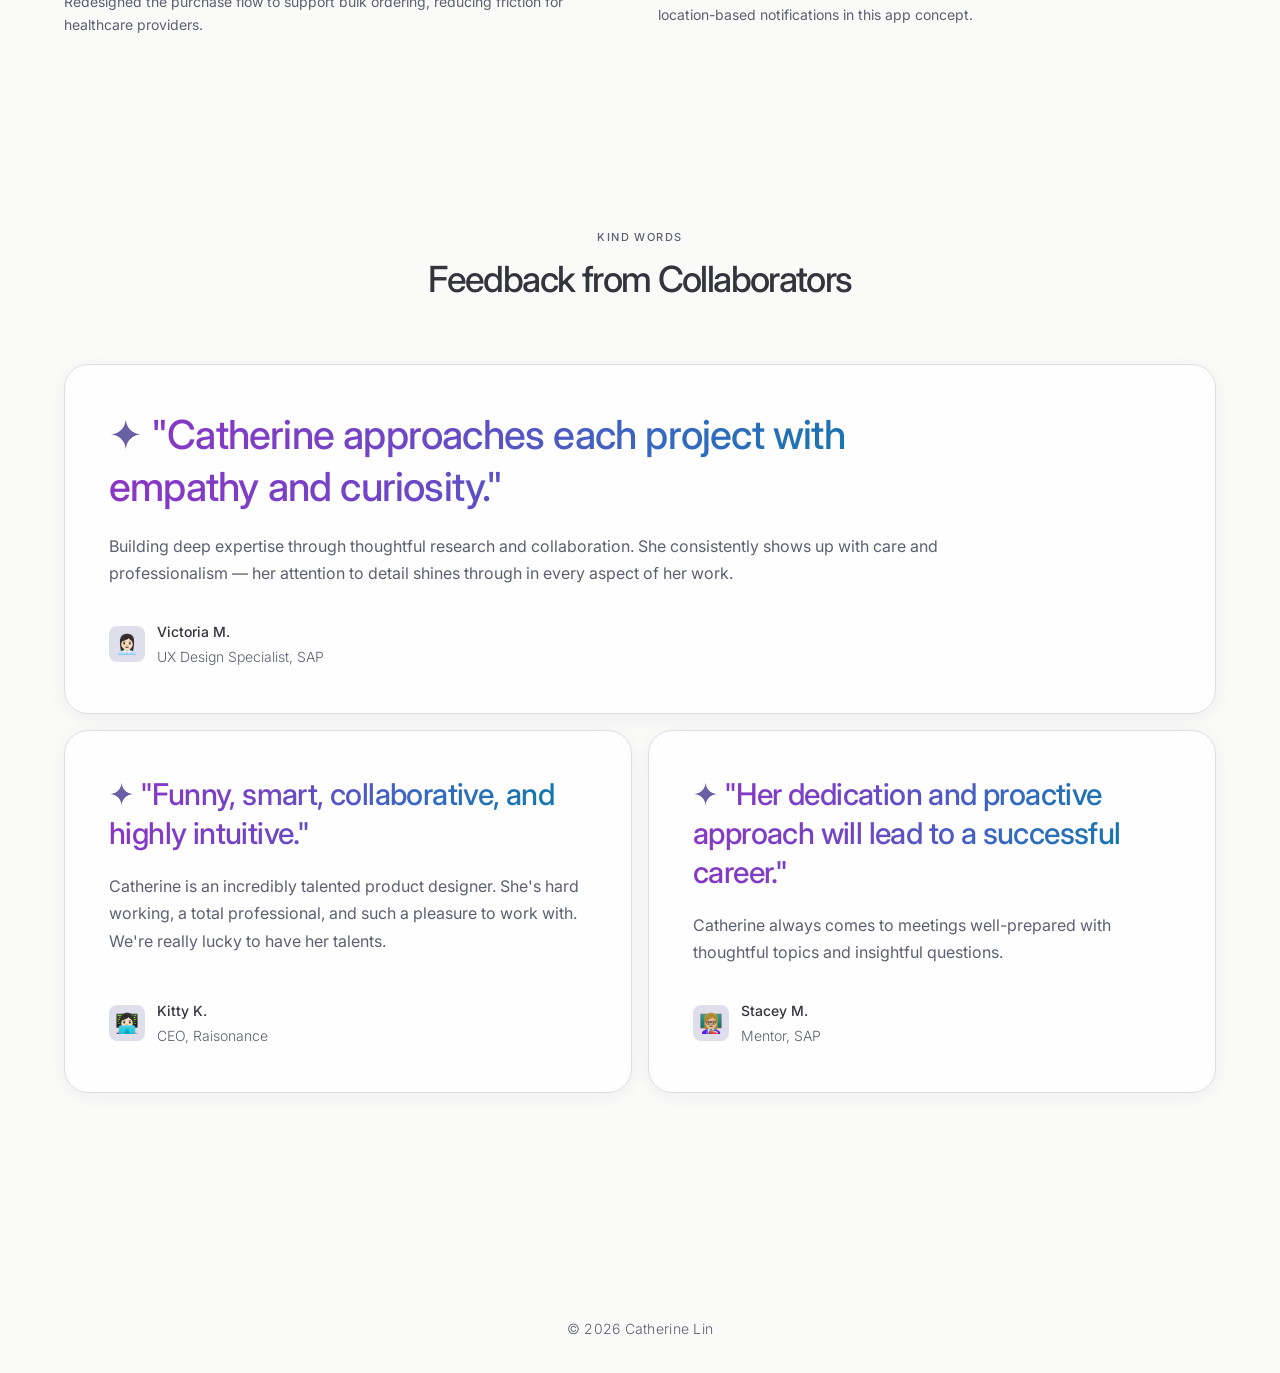
==== commit 986d66c6: "Add files via upload Refresh portfolio design" ====
--- a/index.html
+++ b/index.html
@@ -5,66 +5,80 @@
   <meta name="viewport" content="width=device-width, initial-scale=1.0" />
   <meta name="description" content="UX Designer portfolio — crafting thoughtful, human-centred digital experiences." />
   <title>Catherine Lin — UX Designer</title>
-  <link rel="icon" type="image/svg+xml" href="images/favicon-lin.svg" />
+  <link rel="icon" type="image/png" href="images/flower-mark.png" />
   <link rel="stylesheet" href="styles.css" />
+  <link rel="stylesheet" href="home.css?v=mobile-header-4" />
   <link rel="preconnect" href="https://fonts.googleapis.com" />
   <link rel="preconnect" href="https://fonts.gstatic.com" crossorigin />
   <link href="https://fonts.googleapis.com/css2?family=Inter:ital,wght@0,100;0,200;0,300;0,400;0,500;0,600;1,300&family=Ma+Shan+Zheng&family=Instrument+Serif:ital@1&display=swap" rel="stylesheet" />
 </head>
-<body>
+<body class="home">
 
   <nav class="nav" aria-label="Primary">
-    <a href="#" class="nav__logo" aria-label="CL — Home" style="font-family: 'Ma Shan Zheng', serif; font-size: 1.75rem; text-decoration: none; color: var(--clr-text);">林</a>
     <button class="nav__toggle" aria-label="Toggle menu" aria-expanded="false">
       <span></span><span></span>
     </button>
     <ul class="nav__links" role="list">
-      <li><a href="#work" aria-current="page">Work</a></li>
+      <li><a href="#home" aria-current="page">Home</a></li>
       <li><a href="about.html">About</a></li>
-      <li><a href="https://drive.google.com/file/d/1N8Trjoo7WWR7c0rMHwUJrrGUKLO5-BjP/view?usp=sharing" target="_blank" rel="noopener">Resume</a></li>
+      <li><a href="https://drive.google.com/file/d/17YFvfkV_eQCQlajJmylnQy5ZY00-CSeu/view?usp=sharing" target="_blank" rel="noopener">Resume</a></li>
     </ul>
   </nav>
 
+      <div class="footer__links home__contact" role="navigation" aria-label="Contact">
+        <a class="footer__link" href="mailto:catherinelinuxd@gmail.com" aria-label="Email">
+          <svg width="14" height="14" viewBox="0 0 24 24" fill="none" stroke="currentColor" stroke-width="2" stroke-linecap="round" stroke-linejoin="round" aria-hidden="true"><rect x="2" y="4" width="20" height="16" rx="2"/><path d="m22 7-8.97 5.7a1.94 1.94 0 0 1-2.06 0L2 7"/></svg>
+          <span>Email</span>
+        </a>
+        <a href="https://www.linkedin.com/in/catherine-lin12/" target="_blank" rel="noopener" class="footer__link" aria-label="LinkedIn">
+          <svg width="14" height="14" viewBox="0 0 24 24" fill="none" stroke="currentColor" stroke-width="2" stroke-linecap="round" stroke-linejoin="round" aria-hidden="true"><rect x="2" y="3" width="20" height="18" rx="2"/><path d="M8 11v5M8 8v.01M12 16v-5M16 16v-3a2 2 0 0 0-4 0"/></svg>
+          <span>LinkedIn</span>
+        </a>
+      </div>
+
   <main>
 
     <section class="hero" id="home">
-      <canvas class="koi-canvas" aria-hidden="true"></canvas>
-
-
-      <!-- Vertical name -->
-      <div class="hero__cursor" aria-hidden="true">
-        <svg viewBox="0 0 24 24" fill="none" xmlns="http://www.w3.org/2000/svg">
-          <path d="M6 2L6 15L9.5 12L11.5 17L13.5 16L11.5 11L15.5 11L6 2Z" fill="#111" stroke="#111" stroke-width="0.5" stroke-linejoin="round"/>
-        </svg>
-        <span class="hero__cursor-tag">click me</span>
-      </div>
       <!-- Name + tagline -->
       <div class="hero__bottom">
         <div class="container">
           <div class="hero__tagline-wrap">
+            <div class="hero__logo" aria-hidden="true">
+              <img src="images/flower-mark.png" alt="" width="1080" height="1080" />
+            </div>
             <p class="hero__name">Catherine Lin</p>
             <h1 class="hero__headline">
-              Product Designer<br><span class="hero__changing-word">turning strategy into clarity.</span>
+              Product Designer<br><span class="hero__tagline">turning complexity into clarity.</span>
             </h1>
-            <p class="hero__sub">Specializing in 0→1 user experiences for high-growth products.<br>Based in Vancouver.</p>
+            <p class="hero__sub">Designing intuitive experiences across healthcare, B2B SaaS &amp; beyond.<span class="hero__location">Based in Vancouver</span></p>
           </div>
         </div>
       </div>
-      <div class="hero__scroll-hint" aria-hidden="true">
-        <div class="hero__scroll-line"></div>
-      </div>
     </section>
 
-    <section class="section" id="work">
+    <section class="section" id="work" aria-label="Selected work">
       <div class="container">
-        <header class="section__header">
-          <span class="label">Selected work</span>
-          <h2>Case Studies</h2>
-        </header>
         <div class="projects">
 
           <article class="project">
-            <a href="case-study-1.html" class="project__link" aria-label="View AI Cough App case study">
+            <a href="case-study-2.html?v=project-order-2" class="project__link" aria-label="View Simplifying Data Visualizations at SAP case study">
+              <div class="project__image-wrap">
+                <video class="project__tile-video" src="images/Case Study 2 Tile Video.mov" autoplay loop muted playsinline aria-hidden="true"></video>
+              </div>
+              <div class="project__meta">
+                <div class="project__tags">
+                  <span class="tag">B2B SaaS</span>
+                  <span class="tag">Mobile + Web</span>
+                  <span class="tag">Data Analytics</span>
+                </div>
+                <h3 class="project__title">Simplifying Data Visualizations at SAP</h3>
+                <p class="project__desc">Designing intuitive analytics experiences across mobile, chart selection, and design systems.</p>
+              </div>
+            </a>
+          </article>
+
+          <article class="project">
+            <a href="case-study-1.html?v=project-order-2" class="project__link" aria-label="View AI Cough Analysis App Redesign case study">
               <div class="project__image-wrap">
                 <video class="project__tile-video" id="myadvocateVideo" src="images/MyAdvocate Case Study Tile.mov" autoplay loop muted playsinline aria-hidden="true"></video>
               </div>
@@ -74,31 +88,33 @@
                   <span class="tag">Healthcare</span>
                   <span class="tag">Startup</span>
                 </div>
-                <h3 class="project__title">Making AI Cough Analysis Human-Centred</h3>
+                <h3 class="project__title">AI Cough Analysis App Redesign</h3>
                 <p class="project__desc">Redesigned an app that turns the sound of a cough into a glimpse into your respiratory health, improving usability by 40% across the entire experience.</p>
               </div>
             </a>
           </article>
 
           <article class="project">
-            <a href="case-study-2.html" class="project__link" aria-label="View Design System Foundation case study">
+            <a href="case-study-3.html?v=project-order-2" class="project__link" aria-label="View Streamlining the Purchasing Flow case study">
               <div class="project__image-wrap">
-                <video class="project__tile-video" src="images/Case Study 2 Tile Video.mov" autoplay loop muted playsinline aria-hidden="true"></video>
-              </div>
-              <div class="project__meta">
-                <div class="project__tags">
-                  <span class="tag">Mobile</span>
-                  <span class="tag">SaaS</span>
-                  <span class="tag">Data Visualization</span>
-                </div>
-                <h3 class="project__title">Designing Intuitive Chart Visualizations at SAP</h3>
-                <p class="project__desc">Designed mobile guidelines for chart interactions and layouts for 10+ chart types for an intuitive user experience.</p>
-              </div>
-            </a>
-          </article>
-
-          <article class="project">
-            <a href="case-study-4.html" class="project__link" aria-label="View Wilds case study">
+                <div class="testhub-card-preview" aria-hidden="true">
+                  <img src="images/TestHub2.png" alt="" class="testhub-img" />
+                </div>
+              </div>
+              <div class="project__meta">
+                <div class="project__tags">
+                  <span class="tag">Web</span>
+                  <span class="tag">B2B</span>
+                  <span class="tag">Healthcare</span>
+                </div>
+                <h3 class="project__title">Streamlining the Purchasing Flow</h3>
+                <p class="project__desc">Redesigned the purchase flow to support bulk ordering, reducing friction for healthcare providers.</p>
+              </div>
+            </a>
+          </article>
+
+          <article class="project">
+            <a href="case-study-4.html?v=project-order-2" class="project__link" aria-label="View Interactive Wildlife Spotting App case study">
               <div class="project__image-wrap wilds-image-wrap">
                 <video class="project__tile-video wilds-tile-video" src="images/wilds prototype short.mov" autoplay loop muted playsinline aria-hidden="true"></video>
               </div>
@@ -108,27 +124,8 @@
                   <span class="tag">Concept</span>
                   <span class="tag">Vibe Coded</span>
                 </div>
-                <h3 class="project__title">Real-Time Wildlife Spotting at Stanley Park</h3>
-                <p class="project__desc">Designed a mobile app concept that lets visitors discover, navigate to, and share live wildlife sightings at Stanley Park.</p>
-              </div>
-            </a>
-          </article>
-
-          <article class="project">
-            <a href="case-study-3.html" class="project__link" aria-label="View Onboarding Redesign case study">
-              <div class="project__image-wrap">
-                <div class="testhub-card-preview" aria-hidden="true">
-                  <img src="images/TestHub2.png" alt="" class="testhub-img" />
-                </div>
-              </div>
-              <div class="project__meta">
-                <div class="project__tags">
-                  <span class="tag">Web</span>
-                  <span class="tag">B2B</span>
-                  <span class="tag">Healthcare</span>
-                </div>
-                <h3 class="project__title">Streamlining Purchases for Healthcare Providers</h3>
-                <p class="project__desc">Improved the purchase flow with multi-item selection, reducing friction for healthcare providers ordering at scale.</p>
+                <h3 class="project__title">Interactive Wildlife Spotting App</h3>
+                <p class="project__desc">Helping Stanley Park visitors discover nearby wildlife through real-time sightings and location-based notifications in this app concept.</p>
               </div>
             </a>
           </article>
@@ -144,6 +141,20 @@
           <h2>Feedback from Collaborators</h2>
         </header>
         <div class="testimonials">
+
+          <blockquote class="testimonial">
+            <p class="testimonial__quote">
+              <span class="testimonial__callout"><span class="callout-star">✦</span> "Catherine approaches each project with empathy and curiosity."</span>
+              Building deep expertise through thoughtful research and collaboration. She consistently shows up with care and professionalism — her attention to detail shines through in every aspect of her work.
+            </p>
+            <footer class="testimonial__author">
+              <div class="testimonial__avatar" style="width:36px;height:36px;border-radius:8px;background:var(--clr-border);display:flex;align-items:center;justify-content:center;font-size:1.2rem;flex-shrink:0;">👩🏻‍💼</div>
+              <div>
+                <strong>Victoria M.</strong>
+                <span>UX Design Specialist, SAP</span>
+              </div>
+            </footer>
+          </blockquote>
 
           <blockquote class="testimonial">
             <p class="testimonial__quote">
@@ -161,20 +172,6 @@
 
           <blockquote class="testimonial">
             <p class="testimonial__quote">
-              <span class="testimonial__callout"><span class="callout-star">✦</span> "Catherine approaches each project with empathy and curiosity."</span>
-              Building deep expertise through thoughtful research and collaboration. She consistently shows up with care and professionalism — her attention to detail shines through in every aspect of her work.
-            </p>
-            <footer class="testimonial__author">
-              <div class="testimonial__avatar" style="width:36px;height:36px;border-radius:8px;background:var(--clr-border);display:flex;align-items:center;justify-content:center;font-size:1.2rem;flex-shrink:0;">👩🏻‍💼</div>
-              <div>
-                <strong>Victoria M.</strong>
-                <span>UX Design Specialist, SAP</span>
-              </div>
-            </footer>
-          </blockquote>
-
-          <blockquote class="testimonial">
-            <p class="testimonial__quote">
               <span class="testimonial__callout"><span class="callout-star">✦</span> "Her dedication and proactive approach will lead to a successful career."</span>
               Catherine always comes to meetings well-prepared with thoughtful topics and insightful questions.
             </p>
@@ -195,18 +192,8 @@
 
   <footer class="footer">
     <div class="container footer__inner" style="position: relative;">
-      <p style="font-size: var(--text-sm); font-weight: 300; color: var(--clr-text-muted);">Take a breath. Stay a while.</p>
-      <p style="position: absolute; left: 50%; transform: translateX(-50%); font-size: var(--text-sm); font-weight: 300; color: var(--clr-text-muted);">&copy; 2026 Catherine Lin</p>
-      <div class="footer__links">
-        <button class="footer__link footer__copy" data-email="catherinelinuxd@gmail.com" aria-label="Copy email address">
-          <svg width="14" height="14" viewBox="0 0 24 24" fill="none" stroke="currentColor" stroke-width="2" stroke-linecap="round" stroke-linejoin="round" aria-hidden="true"><rect x="2" y="4" width="20" height="16" rx="2"/><path d="m22 7-8.97 5.7a1.94 1.94 0 0 1-2.06 0L2 7"/></svg>
-          <span>catherinelinuxd@gmail.com</span>
-        </button>
-        <a href="https://www.linkedin.com/in/catherine-lin12/" target="_blank" rel="noopener" class="footer__link">
-          <svg width="14" height="14" viewBox="0 0 24 24" fill="none" stroke="currentColor" stroke-width="2" stroke-linecap="round" stroke-linejoin="round" aria-hidden="true"><rect x="2" y="3" width="20" height="18" rx="2"/><path d="M8 11v5M8 8v.01M12 16v-5M16 16v-3a2 2 0 0 0-4 0"/></svg>
-          LinkedIn
-        </a>
-      </div>
+
+      <p class="footer__copyright">&copy; 2026 Catherine Lin</p>
     </div>
   </footer>
 
--- a/styles.css
+++ b/styles.css
@@ -1,39 +1,49 @@
 /* ─────────────────────────────────────────────────────────
-   Tokens
+   Design Tokens
+   ─────────────────────────────────────────────────────────
+   To change colours, fonts, or spacing — edit these values.
    ───────────────────────────────────────────────────────── */
 :root {
-  --clr-bg:           #faf9f7;
-  --clr-surface:      #f2f0ec;
-  --clr-text:         #1a1614;
-  --clr-text-muted:   #8a8178;
+  /* Colours */
+  --clr-bg:           #faf9f7;   /* page background */
+  --clr-surface:      #f2f0ec;   /* subtle card / section tint */
+  --clr-text:         #1a1614;   /* primary text */
+  --clr-text-muted:   #8a8178;   /* secondary / label text */
   --clr-accent:       #1a1614;
-  --clr-border:       #e2ddd7;
-
+  --clr-border:       #e2ddd7;   /* dividers and outlines */
+
+  /* Typography */
   --font: 'Inter', system-ui, sans-serif;
 
-  --text-xs:   0.6875rem;
-  --text-sm:   0.875rem;
-  --text-base: 1rem;
-  --text-lg:   1.125rem;
-  --text-xl:   1.375rem;
-  --text-2xl:  1.75rem;
-  --text-3xl:  2.25rem;
-  --text-4xl:  3rem;
-  --text-5xl:  4rem;
-
+  --text-xs:   0.6875rem;  /* 11px */
+  --text-sm:   0.875rem;   /* 14px */
+  --text-base: 1rem;       /* 16px */
+  --text-lg:   1.125rem;   /* 18px */
+  --text-xl:   1.375rem;   /* 22px */
+  --text-2xl:  1.75rem;    /* 28px */
+  --text-3xl:  2.25rem;    /* 36px */
+  --text-4xl:  3rem;       /* 48px */
+  --text-5xl:  4rem;       /* 64px */
+
+  /* Spacing */
+  --space-1:  0.25rem;
   --space-2:  0.5rem;
   --space-3:  0.75rem;
   --space-4:  1rem;
+  --space-5:  1.25rem;
   --space-6:  1.5rem;
   --space-8:  2rem;
+  --space-10: 2.5rem;
   --space-12: 3rem;
   --space-16: 4rem;
   --space-20: 5rem;
   --space-24: 6rem;
 
+  /* Layout */
   --container-max:    1200px;
   --container-narrow: 660px;
 
+  /* Animation */
   --ease: cubic-bezier(0.16, 1, 0.3, 1);
   --t-fast: 140ms;
   --t-base: 220ms;
@@ -71,7 +81,13 @@
   width: 100%;
   max-width: var(--container-max);
   margin-inline: auto;
-  padding-inline: var(--space-3);
+  padding-inline: var(--space-6);
+}
+
+@media (max-width: 640px) {
+  .container {
+    padding-inline: var(--space-4);
+  }
 }
 
 .container--narrow { max-width: var(--container-narrow); }
@@ -88,7 +104,7 @@
 }
 
 /* ─────────────────────────────────────────────────────────
-   Typography
+   Typography helpers
    ───────────────────────────────────────────────────────── */
 .label {
   display: block;
@@ -144,7 +160,6 @@
 }
 
 .btn--ghost:hover { background: var(--clr-text); color: var(--clr-bg); }
-
 .btn--full { width: 100%; justify-content: center; }
 
 /* ─────────────────────────────────────────────────────────
@@ -172,16 +187,6 @@
   display: flex;
   align-items: flex-start;
 }
-
-.nav__logo-img {
-  width: 100px;
-  height: 100px;
-  object-fit: contain;
-  margin-left: -18px;
-  transition: opacity var(--t-fast);
-}
-
-.nav__logo:hover .nav__logo-img { opacity: 0.6; }
 
 .nav__links { display: flex; gap: var(--space-8); align-items: center; align-self: center; }
 
@@ -211,11 +216,11 @@
 
 .nav__links a[aria-current="page"]::after { opacity: 1; }
 .nav__links a[aria-current="page"] { color: var(--clr-text); }
-
 .nav__links a:hover { color: var(--clr-text); }
 
 .nav__toggle { display: none; }
 
+/* Mobile nav */
 @media (max-width: 640px) {
   .nav__toggle {
     display: flex;
@@ -253,7 +258,7 @@
 }
 
 /* ─────────────────────────────────────────────────────────
-   Koi canvas
+   Hero — Koi canvas
    ───────────────────────────────────────────────────────── */
 .koi-canvas {
   position: absolute;
@@ -264,9 +269,10 @@
   z-index: 0;
 }
 
-.hero .container { position: relative; z-index: 2; }
-
-/* Changing word — typewriter */
+/* ─────────────────────────────────────────────────────────
+   Hero — Orange gradient text (changing word / tagline)
+   To update the gradient colours, change the hex values below.
+   ───────────────────────────────────────────────────────── */
 .hero__changing-word {
   display: inline-block;
   background: linear-gradient(95deg, #c42010 0%, #e8823a 50%, #c42010 100%);
@@ -288,7 +294,7 @@
 }
 
 /* ─────────────────────────────────────────────────────────
-   Hero
+   Hero — Layout
    ───────────────────────────────────────────────────────── */
 .hero {
   min-height: 100svh;
@@ -301,6 +307,70 @@
   cursor: none;
 }
 
+.hero__top,
+.hero__bottom {
+  position: relative;
+  z-index: 2;
+}
+
+.hero__top {
+  padding-top: var(--space-16);
+  padding-inline: max(var(--space-3), calc((100% - var(--container-max)) / 2 + var(--space-3)));
+  text-align: left;
+}
+
+/* Large faded name that types in behind the tagline */
+.hero__watermark {
+  font-family: 'Inter', sans-serif;
+  font-weight: 300;
+  font-size: 13vw;
+  white-space: nowrap;
+  overflow: hidden;
+  color: var(--clr-text-muted);
+  opacity: 0.1;
+  line-height: 1;
+  user-select: none;
+  pointer-events: none;
+  min-height: 1.1em; /* prevents layout jump during typewriter animation */
+}
+
+.hero .container {
+  position: relative;
+  z-index: 2;
+  text-align: left;
+}
+
+.hero__tagline-wrap { text-align: left; }
+
+/* "Catherine Lin" in the tagline block */
+.hero__name {
+  font-size: var(--text-xl);
+  font-weight: 300;
+  letter-spacing: -0.01em;
+  color: var(--clr-text);
+  margin-bottom: var(--space-6);
+}
+
+/* "Product Designer / turning strategy into clarity." */
+.hero__headline {
+  font-size: clamp(var(--text-3xl), 6vw, var(--text-5xl));
+  font-weight: 300;
+  letter-spacing: -0.03em;
+  line-height: 1.25;
+  margin-bottom: var(--space-6);
+  min-height: 2.5em; /* prevents layout jump during cycling phrases */
+}
+
+/* "Based in Vancouver..." */
+.hero__sub {
+  font-size: var(--text-base);
+  font-weight: 300;
+  color: var(--clr-text-muted);
+  line-height: 1.6;
+  margin-top: var(--space-4);
+}
+
+/* Custom cursor shown over the koi canvas */
 .hero__cursor {
   position: fixed;
   pointer-events: none;
@@ -326,7 +396,6 @@
   font-size: var(--text-xs);
   font-weight: 500;
   letter-spacing: 0.04em;
-  text-transform: none;
   color: #fff;
   background: var(--clr-text);
   padding: 4px 10px;
@@ -334,117 +403,7 @@
   white-space: nowrap;
 }
 
-.hero__eyebrow {
-  font-size: var(--text-xs);
-  font-weight: 500;
-  letter-spacing: 0.02em;
-  color: var(--clr-text-muted);
-  margin-bottom: var(--space-6);
-}
-
-.hero__name {
-  font-size: var(--text-2xl);
-  font-weight: 400;
-  letter-spacing: -0.01em;
-  color: var(--clr-text);
-  margin-bottom: var(--space-6);
-  margin-top: calc(-1 * var(--space-4));
-}
-
-.hero .container {
-  text-align: left;
-}
-
-.hero__tagline-wrap {
-  text-align: left;
-}
-
-.hero__name {
-  font-size: var(--text-xl);
-  font-weight: 300;
-  letter-spacing: -0.01em;
-  color: var(--clr-text);
-  margin-bottom: var(--space-6);
-}
-
-.hero__bottom {
-  position: relative;
-  z-index: 2;
-}
-
-
-
-
-  position: fixed;
-  top: -15vw;
-  left: 50%;
-  transform: translateX(-50%);
-  width: 70vw;
-  height: 70vw;
-  border-radius: 50%;
-  background: radial-gradient(circle, rgba(196, 32, 16, 0.12) 0%, rgba(232, 130, 58, 0.06) 50%, transparent 70%);
-  pointer-events: none;
-  z-index: 0;
-  filter: blur(40px);
-}
-
-.hero__top, .hero__bottom {
-  position: relative;
-  z-index: 2;
-}
-
-
-  padding-top: var(--space-16);
-  padding-inline: max(var(--space-3), calc((100% - var(--container-max)) / 2 + var(--space-3)));
-  text-align: left;
-}
-
-.hero__watermark {
-  font-family: 'Inter', sans-serif;
-  font-weight: 300;
-  font-size: 13vw;
-  white-space: nowrap;
-  overflow: hidden;
-  color: var(--clr-text-muted);
-  opacity: 0.1;
-  line-height: 1;
-  user-select: none;
-  pointer-events: none;
-  min-height: 1.1em;
-}
-
-.hero__role {
-  font-size: var(--text-xs);
-  font-weight: 500;
-  letter-spacing: 0.1em;
-  text-transform: uppercase;
-  color: var(--clr-text-muted);
-  margin-bottom: var(--space-3);
-}
-
-.hero__headline {
-  font-size: clamp(var(--text-3xl), 6vw, var(--text-5xl));
-  font-weight: 300;
-  letter-spacing: -0.03em;
-  line-height: 1.25;
-  margin-bottom: var(--space-6);
-  min-height: 2.5em;
-}
-
-.hero__headline em {
-  font-style: italic;
-  font-weight: 300;
-}
-
-.hero__sub {
-  font-size: var(--text-base);
-  font-weight: 300;
-  color: var(--clr-text-muted);
-  line-height: 1.6;
-  margin-top: var(--space-4);
-  white-space: nowrap;
-}
-
+/* Animated scroll indicator line */
 .hero__scroll-hint {
   position: absolute;
   bottom: var(--space-8);
@@ -470,12 +429,16 @@
 .section--tinted { background: var(--clr-surface); }
 
 /* ─────────────────────────────────────────────────────────
-   Projects
+   Project grid (home page)
    ───────────────────────────────────────────────────────── */
 .projects {
   display: grid;
   grid-template-columns: repeat(2, 1fr);
   gap: var(--space-8);
+}
+
+@media (max-width: 768px) {
+  .projects { grid-template-columns: 1fr; }
 }
 
 .project__link {
@@ -501,28 +464,9 @@
   margin-bottom: -5px;
 }
 
-.project__image--placeholder {
-  aspect-ratio: 16 / 9;
-  background: var(--clr-surface);
-  display: flex;
-  align-items: center;
-  justify-content: center;
-  border-radius: 20px;
-}
-
-.project__image--placeholder span {
-  font-size: var(--text-xs);
-  font-weight: 500;
-  letter-spacing: 0.02em;
-  color: #ccc;
-}
-
-@media (max-width: 768px) {
-  .projects { grid-template-columns: 1fr; }
-}
-
 .project__tags { display: flex; flex-wrap: wrap; gap: var(--space-2); margin-bottom: var(--space-3); }
 
+/* Tags separated by a dot */
 .tag {
   font-size: var(--text-xs);
   font-weight: 500;
@@ -551,44 +495,14 @@
 }
 
 /* ─────────────────────────────────────────────────────────
-   About
-   ───────────────────────────────────────────────────────── */
-.about__text p {
-  font-size: var(--text-sm);
-  font-weight: 300;
-  color: var(--clr-text-muted);
-  margin-bottom: var(--space-4);
-  line-height: 1.75;
-}
-
-.about__text .btn { margin-top: var(--space-6); }
-
-.about__skills { display: grid; gap: var(--space-8); }
-
-.skills-group__title {
-  font-size: var(--text-xs);
-  font-weight: 500;
-  letter-spacing: 0.02em;
-  color: var(--clr-text-muted);
-  margin-bottom: var(--space-3);
-}
-
-.skills-list li {
-  font-size: var(--text-sm);
-  font-weight: 300;
-  color: var(--clr-text-muted);
-  padding: var(--space-2) 0;
-  border-bottom: 1px solid var(--clr-border);
-}
-
-/* ─────────────────────────────────────────────────────────
-   Testimonials
+   Testimonials (home page)
    ───────────────────────────────────────────────────────── */
 .testimonials {
   display: flex;
   flex-direction: column;
 }
 
+/* Each testimonial is separated by a top border */
 .testimonial {
   display: flex;
   flex-direction: column;
@@ -601,10 +515,6 @@
   border-bottom: 1px solid var(--clr-border);
 }
 
-.testimonial__quote-mark {
-  display: none;
-}
-
 .testimonial__quote {
   font-size: var(--text-base);
   font-weight: 300;
@@ -613,6 +523,7 @@
   flex: 1;
 }
 
+/* The large called-out sentence at the top of each quote */
 .testimonial__callout {
   display: block;
   font-size: clamp(var(--text-xl), 2.5vw, var(--text-2xl));
@@ -623,6 +534,7 @@
   margin-bottom: var(--space-3);
 }
 
+/* The orange gradient star before each callout */
 .callout-star {
   background: linear-gradient(95deg, #c42010 0%, #e8823a 100%);
   -webkit-background-clip: text;
@@ -638,10 +550,7 @@
   padding-left: var(--space-4);
 }
 
-.testimonial__avatar {
-  flex-shrink: 0;
-  border-radius: 50%;
-}
+.testimonial__avatar { flex-shrink: 0; }
 
 .testimonial__author > div {
   display: flex;
@@ -661,6 +570,7 @@
   font-weight: 300;
 }
 
+/* Highlighted text used in case study body copy */
 mark.highlight {
   background: linear-gradient(120deg, #fde8c8 0%, #fad4b0 100%);
   color: inherit;
@@ -668,17 +578,17 @@
   border-radius: 3px;
 }
 
-@media (max-width: 768px) {
-  .testimonials { grid-template-columns: 1fr; }
-}
-
-/* ─────────────────────────────────────────────────────────
-   Toolkit
+/* ─────────────────────────────────────────────────────────
+   Toolkit / skills pills
    ───────────────────────────────────────────────────────── */
 .toolkit {
   display: grid;
   grid-template-columns: repeat(2, 1fr);
   gap: var(--space-16);
+}
+
+@media (max-width: 768px) {
+  .toolkit { grid-template-columns: 1fr; gap: var(--space-8); }
 }
 
 .toolkit__title {
@@ -707,6 +617,7 @@
   transition: background var(--t-base), border-color var(--t-base), color var(--t-base);
 }
 
+/* Pill hover — animates the orange gradient */
 .toolkit__list li:hover {
   background: linear-gradient(95deg, #c42010 0%, #e8823a 50%, #c42010 100%);
   background-size: 200% auto;
@@ -715,10 +626,9 @@
   animation: wordShimmer 2s linear infinite;
 }
 
-.toolkit__item {
-  cursor: default;
-}
-
+.toolkit__item { cursor: default; }
+
+/* Tooltip shown on hover */
 .toolkit__item::after {
   content: attr(data-tip);
   position: absolute;
@@ -738,150 +648,13 @@
   z-index: 10;
 }
 
-.toolkit__item:hover::after {
-  opacity: 1;
-}
-
-@media (max-width: 768px) {
-  .toolkit { grid-template-columns: 1fr; gap: var(--space-8); }
-}
-
-/* ─────────────────────────────────────────────────────────
-   MyAdvocate Project Card Preview
-   ───────────────────────────────────────────────────────── */
-.advocate-card-preview {
-  aspect-ratio: 16 / 9;
-  border-radius: 20px;
-  overflow: hidden;
-  background: linear-gradient(135deg, #0a3d6b 0%, #1a6fa8 50%, #0e9488 100%);
-  display: flex;
-  align-items: center;
-  justify-content: center;
-  position: relative;
-}
-
-.advocate-zoom-track {
-  width: 100%;
-  height: 100%;
-  position: relative;
-  overflow: hidden;
-}
-
-.advocate-img {
-  width: 78%;
-  display: block;
-  margin: 0 auto;
-  margin-top: 30px;
-}
-
-/* Overlay sits on top of the image, hidden until zoomed */
-.advocate-overlay {
-  position: absolute;
-  left: 14%;
-  top: 74%;
-  transform: translate(-50%, -50%);
-  display: flex;
-  align-items: center;
-  gap: 8px;
-  pointer-events: none;
-  opacity: 0;
-  animation: overlayAppear 7s ease-in-out infinite;
-}
-
-@keyframes overlayAppear {
-  0%, 22%  { opacity: 0; }
-  35%      { opacity: 1; }
-  80%      { opacity: 1; }
-  92%      { opacity: 0; }
-  100%     { opacity: 0; }
-}
-
-.advocate-btn {
-  position: relative;
-  width: 82px;
-  height: 82px;
-  flex-shrink: 0;
-}
-
-.advocate-play,
-.advocate-pause {
-  position: absolute;
-  inset: 0;
-  width: 100%;
-  height: 100%;
-}
-
-/* Play visible first, then fades out; pause fades in */
-.advocate-play {
-  animation: playFade 7s ease-in-out infinite;
-}
-
-.advocate-pause {
-  animation: pauseFade 7s ease-in-out infinite;
-}
-
-@keyframes playFade {
-  0%, 35%  { opacity: 1; }
-  48%      { opacity: 0; }
-  80%      { opacity: 0; }
-  92%      { opacity: 1; }
-  100%     { opacity: 1; }
-}
-
-@keyframes pauseFade {
-  0%, 35%  { opacity: 0; }
-  48%      { opacity: 1; }
-  80%      { opacity: 1; }
-  92%      { opacity: 0; }
-  100%     { opacity: 0; }
-}
-
-/* Waveform bars */
-.advocate-wave {
-  display: flex;
-  align-items: center;
-  gap: 5px;
-}
-
-.advocate-wave span {
-  display: block;
-  width: 5px;
-  border-radius: 3px;
-  background: white;
-  animation: waveFade 7s ease-in-out infinite;
-}
-
-.advocate-wave span:nth-child(1)  { height: 10px; animation-delay: 0s; }
-.advocate-wave span:nth-child(2)  { height: 22px; animation-delay: 0.05s; }
-.advocate-wave span:nth-child(3)  { height: 34px; animation-delay: 0.1s; }
-.advocate-wave span:nth-child(4)  { height: 17px; animation-delay: 0.15s; }
-.advocate-wave span:nth-child(5)  { height: 42px; animation-delay: 0.2s; }
-.advocate-wave span:nth-child(6)  { height: 27px; animation-delay: 0.25s; }
-.advocate-wave span:nth-child(7)  { height: 46px; animation-delay: 0.3s; }
-.advocate-wave span:nth-child(8)  { height: 22px; animation-delay: 0.35s; }
-.advocate-wave span:nth-child(9)  { height: 34px; animation-delay: 0.4s; }
-.advocate-wave span:nth-child(10) { height: 15px; animation-delay: 0.45s; }
-.advocate-wave span:nth-child(11) { height: 37px; animation-delay: 0.5s; }
-.advocate-wave span:nth-child(12) { height: 25px; animation-delay: 0.55s; }
-.advocate-wave span:nth-child(13) { height: 17px; animation-delay: 0.6s; }
-.advocate-wave span:nth-child(14) { height: 30px; animation-delay: 0.65s; }
-.advocate-wave span:nth-child(15) { height: 10px; animation-delay: 0.7s; }
-
-/* Bars start solid, fade to translucent when "recording" */
-@keyframes waveFade {
-  0%, 35%  { opacity: 0.9; }
-  50%      { opacity: 0.2; }
-  80%      { opacity: 0.2; }
-  92%      { opacity: 0.9; }
-  100%     { opacity: 0.9; }
-}
-
-/* hide the duplicate image */
-.advocate-img + .advocate-img { display: none; }
-
-/* ─────────────────────────────────────────────────────────
-   TestHub Project Card Preview
-   ───────────────────────────────────────────────────────── */
+.toolkit__item:hover::after { opacity: 1; }
+
+/* ─────────────────────────────────────────────────────────
+   Project card previews (animated thumbnails on home page)
+   ───────────────────────────────────────────────────────── */
+
+/* TestHub card */
 .testhub-card-preview {
   aspect-ratio: 16 / 9;
   border-radius: 8px;
@@ -900,128 +673,8 @@
 }
 
 /* ─────────────────────────────────────────────────────────
-   BDC Project Card Preview
-   ───────────────────────────────────────────────────────── */
-.project__card-preview {
-  aspect-ratio: 16 / 9;
-  border-radius: 20px;
-  overflow: hidden;
-  background: linear-gradient(135deg, #e8f0fe 0%, #d0e4ff 100%);
-  display: flex;
-  align-items: center;
-  justify-content: center;
-}
-
-.bdc-bg {
-  width: 100%;
-  height: 100%;
-  display: flex;
-  align-items: center;
-  justify-content: center;
-  padding: 16px;
-}
-
-.bdc-phone {
-  width: 155px;
-  background: #fff;
-  border-radius: 16px;
-  overflow: hidden;
-  box-shadow: 0 8px 32px rgba(0,0,0,0.18);
-  font-family: -apple-system, sans-serif;
-  display: flex;
-  flex-direction: column;
-}
-
-.bdc-status {
-  display: flex;
-  justify-content: space-between;
-  padding: 5px 10px 2px;
-  font-size: 7px;
-  font-weight: 600;
-  background: #fff;
-  color: #111;
-}
-
-.bdc-header {
-  display: flex;
-  justify-content: space-between;
-  align-items: center;
-  padding: 4px 8px 6px;
-  border-bottom: 1px solid #f0f0f0;
-}
-
-.bdc-header-left { display: flex; align-items: center; gap: 4px; }
-.bdc-back { font-size: 14px; color: #0070f3; font-weight: 300; }
-.bdc-title { font-size: 7px; font-weight: 700; color: #111; }
-.bdc-subtitle { font-size: 5.5px; color: #888; }
-.bdc-header-right { display: flex; gap: 6px; }
-.bdc-icon-btn { font-size: 7px; color: #0070f3; }
-
-.bdc-card { padding: 7px 8px 4px; }
-.bdc-chart-title { font-size: 7px; font-weight: 700; color: #111; margin-bottom: 1px; }
-.bdc-chart-sub { font-size: 5px; color: #888; margin-bottom: 5px; }
-
-.bdc-bar-chart {
-  position: relative;
-  height: 60px;
-}
-
-.bdc-target-line {
-  position: absolute;
-  top: 30%;
-  left: 0;
-  right: 0;
-  border-top: 1px dashed #aaa;
-  display: flex;
-  align-items: center;
-}
-
-.bdc-target-line span {
-  font-size: 4px;
-  color: #aaa;
-  background: #fff;
-  padding-right: 2px;
-  position: relative;
-  top: -4px;
-}
-
-.bdc-bars {
-  position: absolute;
-  bottom: 0;
-  left: 0;
-  right: 0;
-  height: 100%;
-  display: flex;
-  align-items: flex-end;
-  gap: 2px;
-}
-
-.bdc-bar {
-  flex: 1;
-  background: #0070f3;
-  border-radius: 1px 1px 0 0;
-  opacity: 0.7;
-}
-
-.bdc-bar--accent {
-  opacity: 1;
-  background: #0050c8;
-}
-
-.bdc-toolbar {
-  display: flex;
-  justify-content: space-around;
-  padding: 6px 4px;
-  border-top: 1px solid #f0f0f0;
-  font-size: 5.5px;
-  color: #555;
-  margin-top: auto;
-}
-
-.bdc-toolbar-active {
-  color: #0070f3;
-  font-weight: 600;
-}
+   Footer
+   ───────────────────────────────────────────────────────── */
 .footer {
   padding-block: var(--space-8);
   border-top: 1px solid var(--clr-border);
@@ -1068,7 +721,7 @@
 }
 
 /* ─────────────────────────────────────────────────────────
-   Scroll-reveal
+   Scroll-reveal animation
    ───────────────────────────────────────────────────────── */
 .reveal {
   opacity: 0;
@@ -1079,11 +732,25 @@
 
 .reveal.visible { opacity: 1; transform: none; }
 
+/* ─────────────────────────────────────────────────────────
+   Responsive overrides
+   ───────────────────────────────────────────────────────── */
+
+/* Hide koi fish canvas on tablets and smaller */
 @media (max-width: 1023px) {
   .koi-canvas { display: none; }
   .hero__cursor { display: none !important; }
   .hero { cursor: auto; }
 }
+
+/* On mobile, push hero content below the fixed nav */
+@media (max-width: 640px) {
+  .hero {
+    padding-top: calc(var(--space-12) + 56px);
+    justify-content: flex-start;
+  }
+}
+
 @media print {
   .nav, .hero__scroll-hint { display: none; }
   body { font-size: 12pt; }
--- a/home.css
+++ b/home.css
@@ -0,0 +1,284 @@
+/* Homepage refresh. Other portfolio pages retain their existing styles. */
+.home {
+  --clr-bg: #fafaf9;
+  --clr-surface: #f0f1f7;
+  --clr-text: #34343d;
+  --clr-text-muted: #5d6070;
+  --clr-border: #dedfea;
+  background: var(--clr-bg);
+  position: relative;
+  isolation: isolate;
+}
+
+/* Center the navigation links inside a light pill. */
+.home .nav {
+  inset: 24px auto auto 50%;
+  transform: translateX(-50%);
+  width: max-content;
+  max-width: calc(100% - 32px);
+  justify-content: center;
+  gap: 32px;
+  padding: 10px 28px;
+  border: 1px solid rgba(255, 255, 255, .85);
+  border-radius: 999px;
+  background: rgba(255, 255, 255, .75);
+  backdrop-filter: blur(20px);
+  -webkit-backdrop-filter: blur(20px);
+}
+.home .nav.scrolled {
+  border-color: var(--clr-border);
+  background: rgba(255, 255, 255, .92);
+}
+/* Frame the flower tightly while preserving the supplied image file. */
+.home .hero__logo {
+  position: relative;
+  width: 28px;
+  height: 28px;
+  margin: 0 auto 20px;
+  overflow: hidden;
+  flex-shrink: 0;
+}
+.home .hero__logo img {
+  position: absolute;
+  width: 34px;
+  height: auto;
+  max-width: none;
+  left: 50%;
+  top: 50%;
+  transform: translate(-50%, -50%);
+}
+.home .nav__links { gap: 28px; }
+.home .nav__links a { color: var(--clr-text); font-size: 13px; }
+.home .nav__toggle { display: none; }
+.home .home__contact {
+  position: absolute;
+  top: 42px;
+  right: 24px;
+  z-index: 101;
+  align-items: center;
+  gap: 20px;
+}
+@media (max-width: 900px) {
+  .home .home__contact { top: 86px; right: 24px; gap: 16px; }
+}
+
+
+/* The hero mesh fades smoothly into the neutral project background. */
+.home .hero {
+  min-height: 72svh;
+  padding: 120px 24px 80px;
+  cursor: auto;
+}
+.home::before {
+  content: '';
+  position: absolute;
+  pointer-events: none;
+  z-index: -1;
+  inset: 0 0 auto;
+  height: 120svh;
+  background:
+    radial-gradient(ellipse 32% 35% at 75% 30%, rgba(98, 203, 249, .83), transparent 100%),
+    radial-gradient(ellipse 27% 32% at 57% 43%, rgba(164, 220, 255, .65), transparent 100%),
+    radial-gradient(ellipse 32% 31% at 20% 54%, rgba(201, 158, 248, .68), transparent 100%),
+    radial-gradient(ellipse 29% 25% at 43% 66%, rgba(225, 188, 254, .57), transparent 100%);
+  filter: blur(30px);
+  -webkit-mask-image: linear-gradient(to bottom, #000 0%, #000 70%, transparent 100%);
+  mask-image: linear-gradient(to bottom, #000 0%, #000 70%, transparent 100%);
+}
+.home .hero .container { text-align: center; }
+.home .hero__tagline-wrap { max-width: 1000px; margin-inline: auto; text-align: center; }
+.home .hero__name {
+  font-size: 14px;
+  font-weight: 500;
+  letter-spacing: .14em;
+  text-transform: uppercase;
+  margin-bottom: 28px;
+}
+.home .hero__headline {
+  font-size: clamp(48px, 6.5vw, 88px);
+  font-weight: 500;
+  letter-spacing: -.065em;
+  line-height: 1.08;
+  min-height: 0;
+  margin-bottom: 28px;
+  text-wrap: balance;
+}
+.home .hero__tagline {
+  display: inline-block;
+  font-size: .6em;
+  font-weight: 400;
+  letter-spacing: -.045em;
+  line-height: 1.3;
+  margin-top: 12px;
+}
+.home .hero__sub { font-weight: 400; line-height: 1.8; }
+.home .hero__location { display: block; margin-top: 4px; }
+
+.home .section { padding-block: 96px; }
+.home #work { padding-top: 0; scroll-margin-top: 100px; }
+.home .section__header { text-align: center; margin-bottom: 56px; }
+.home .label { text-transform: uppercase; letter-spacing: .13em; }
+.home .section__header h2 { font-weight: 500; letter-spacing: -.045em; }
+.home .projects { gap: 64px 36px; }
+.home .project__image-wrap { border-radius: 16px; }
+.home .project__meta { padding-top: 8px; }
+.home .project__tags { gap: 8px; }
+.home .project__tags .tag {
+  display: inline-flex;
+  align-items: center;
+  padding: 5px 12px;
+  border-radius: 999px;
+  background: linear-gradient(100deg, #8b35c4 0%, #7046c6 35%, #3569c0 65%, #087da5 100%);
+  position: relative;
+  background-clip: text;
+  -webkit-background-clip: text;
+  -webkit-text-fill-color: transparent;
+  color: #7046c6;
+  font-weight: 500;
+  letter-spacing: .02em;
+  line-height: 1.5;
+}
+.home .project__tags .tag::after {
+  content: '';
+  position: absolute;
+  inset: 0;
+  border-radius: inherit;
+  padding: 1px;
+  background: linear-gradient(100deg, #8b35c4 0%, #7046c6 35%, #3569c0 65%, #087da5 100%);
+  -webkit-mask: linear-gradient(#fff 0 0) content-box, linear-gradient(#fff 0 0);
+  -webkit-mask-composite: xor;
+  mask: linear-gradient(#fff 0 0) content-box, linear-gradient(#fff 0 0);
+  mask-composite: exclude;
+  pointer-events: none;
+}
+.home .project__tags .tag + .tag::before { content: none; }
+
+.home .project__title { font-weight: 500; font-size: 25px; letter-spacing: -.035em; }
+.home .project__desc { font-weight: 400; }
+.home #testimonials { background: transparent; }
+/* One wide quote above two smaller cards, following the bento reference. */
+.home .testimonials {
+  display: grid;
+  grid-template-columns: repeat(2, minmax(0, 1fr));
+  gap: 16px;
+}
+.home .testimonial {
+  min-width: 0;
+  padding: clamp(24px, 3.5vw, 44px);
+  gap: 32px;
+  border: 1px solid #dcdde5;
+  border-radius: 24px;
+  background: rgba(255, 255, 255, .75);
+  box-shadow: 0 4px 18px rgba(36, 38, 50, .05);
+  backdrop-filter: blur(20px);
+  -webkit-backdrop-filter: blur(20px);
+}
+.home .testimonial:first-child { grid-column: 1 / -1; }
+.home .testimonial:last-child { border: 1px solid #dcdde5; }
+.home .testimonial__quote {
+  max-width: 850px;
+  font-weight: 400;
+  line-height: 1.7;
+}
+.home .testimonial__callout {
+  color: #52518b;
+  background: linear-gradient(100deg, #8b35c4 0%, #7046c6 35%, #3569c0 65%, #087da5 100%);
+  -webkit-background-clip: text;
+  background-clip: text;
+  -webkit-text-fill-color: transparent;
+  font-size: clamp(22px, 2.5vw, 30px);
+  font-weight: 500;
+  line-height: 1.3;
+  margin-bottom: 20px;
+}
+.home .testimonial:first-child .testimonial__callout {
+  font-size: clamp(26px, 3.4vw, 40px);
+}
+.home .testimonial__author { margin-top: auto; padding-left: 0; }
+
+.home .callout-star { background: none; -webkit-text-fill-color: currentColor; color: #6961a5; }
+.home .footer { background: transparent; border-top: 0; }
+.home .footer__inner {
+  flex-direction: column;
+  justify-content: center;
+  text-align: center;
+  gap: 20px;
+}
+.home .footer__links { flex-wrap: wrap; justify-content: center; }
+
+@media (max-width: 640px) {
+  .home .nav { top: 16px; width: max-content; gap: 20px; padding: 8px 20px; }
+  .home .nav__links {
+    display: flex;
+    position: static;
+    flex-direction: row;
+    gap: 20px;
+    padding: 0;
+    background: transparent;
+    border: 0;
+  }
+  .home .nav__links a { padding: 10px 0; border: 0; font-size: 12px; }
+  .home .hero { min-height: 72svh; padding: 110px 4px 48px; }
+  .home::before { filter: blur(24px); }
+  .home .hero__headline { font-size: clamp(40px, 10vw, 60px); }
+  .home .hero__name { font-size: 12px; margin-bottom: 24px; }
+  .home .hero__sub { font-size: 14px; }
+  .home .section { padding-block: 64px; }
+  .home .projects { gap: 40px; }
+  .home .testimonials { grid-template-columns: 1fr; }
+  .home .testimonial { border-radius: 20px; gap: 24px; }
+  .home .footer__inner { flex-direction: column; gap: 20px; text-align: center; }
+  .home .footer__inner > p { position: static !important; transform: none !important; }
+  .home .footer__links { flex-wrap: wrap; justify-content: center; }
+}
+@media (prefers-reduced-motion: reduce) {
+  .home .reveal { opacity: 1; transform: none; transition: none; }
+  .home .project__link, .home .wilds-tile-video { transition: none; }
+}
+
+@keyframes home-flower-spin {
+  from { transform: translate(-50%, -50%) rotate(0deg); }
+  to { transform: translate(-50%, -50%) rotate(360deg); }
+}
+@media (hover: hover) and (prefers-reduced-motion: no-preference) {
+  .home .hero__logo:hover img { animation: home-flower-spin 2s linear infinite; }
+}
+
+@media (max-width: 900px) {
+  .home .home__contact .footer__link { font-size: 0; gap: 0; }
+  .home .home__contact .footer__link span {
+    position: absolute;
+    width: 1px;
+    height: 1px;
+    overflow: hidden;
+    clip-path: inset(50%);
+  }
+  .home .home__contact .footer__link svg { width: 16px; height: 16px; flex-shrink: 0; }
+}
+
+/* Compact single-row homepage header on phones and small viewports only. */
+@media (max-width: 640px) {
+  .home .nav {
+    top: 16px;
+    left: 16px;
+    right: auto;
+    transform: none;
+    width: max-content;
+    max-width: calc(100% - 96px);
+    height: 48px;
+    padding: 8px 16px;
+  }
+  .home .nav__links { gap: 16px; }
+  .home .home__contact {
+    top: 16px;
+    right: 16px;
+    height: 48px;
+    gap: 14px;
+    align-items: center;
+  }
+}
+
+@media (max-width: 640px) {
+  .home .nav__links a { padding: 4px 0 6px; line-height: 18px; }
+  .home .nav__links a::after { bottom: 0; width: 3px; height: 3px; }
+}
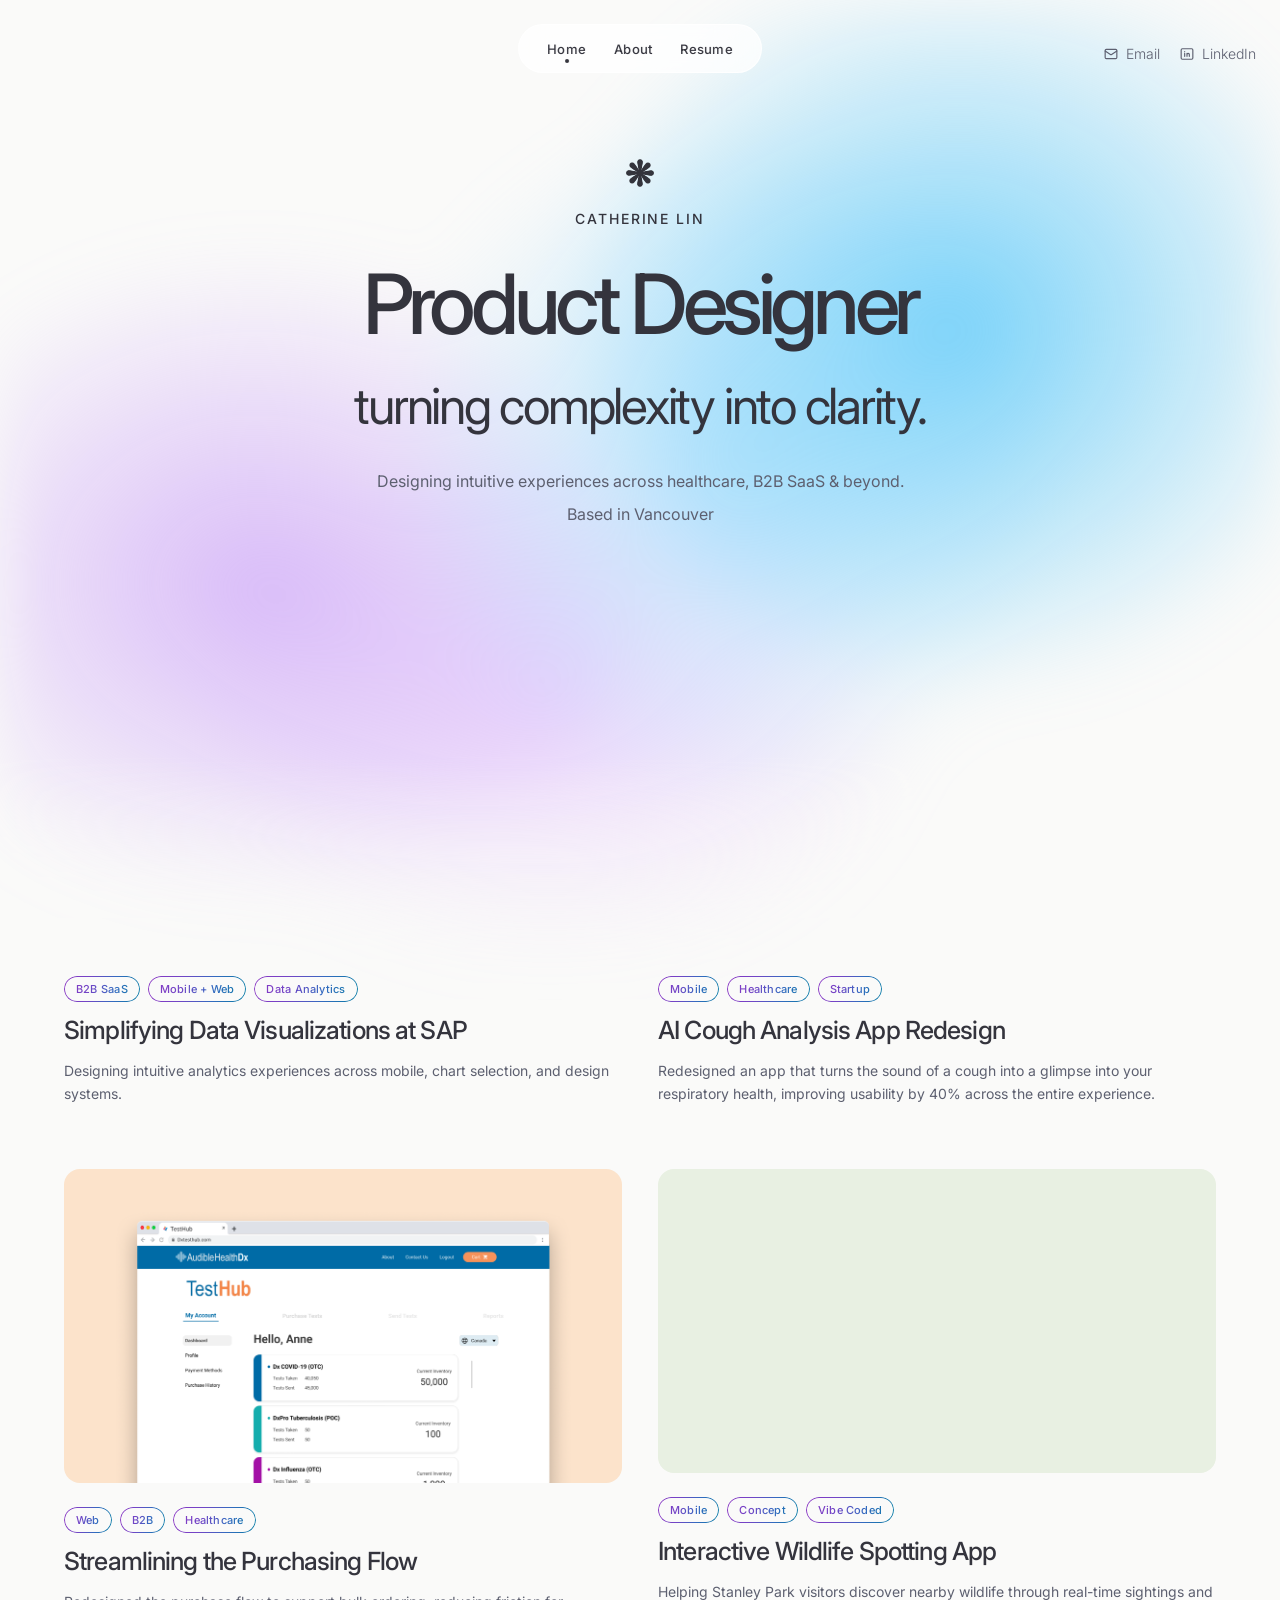
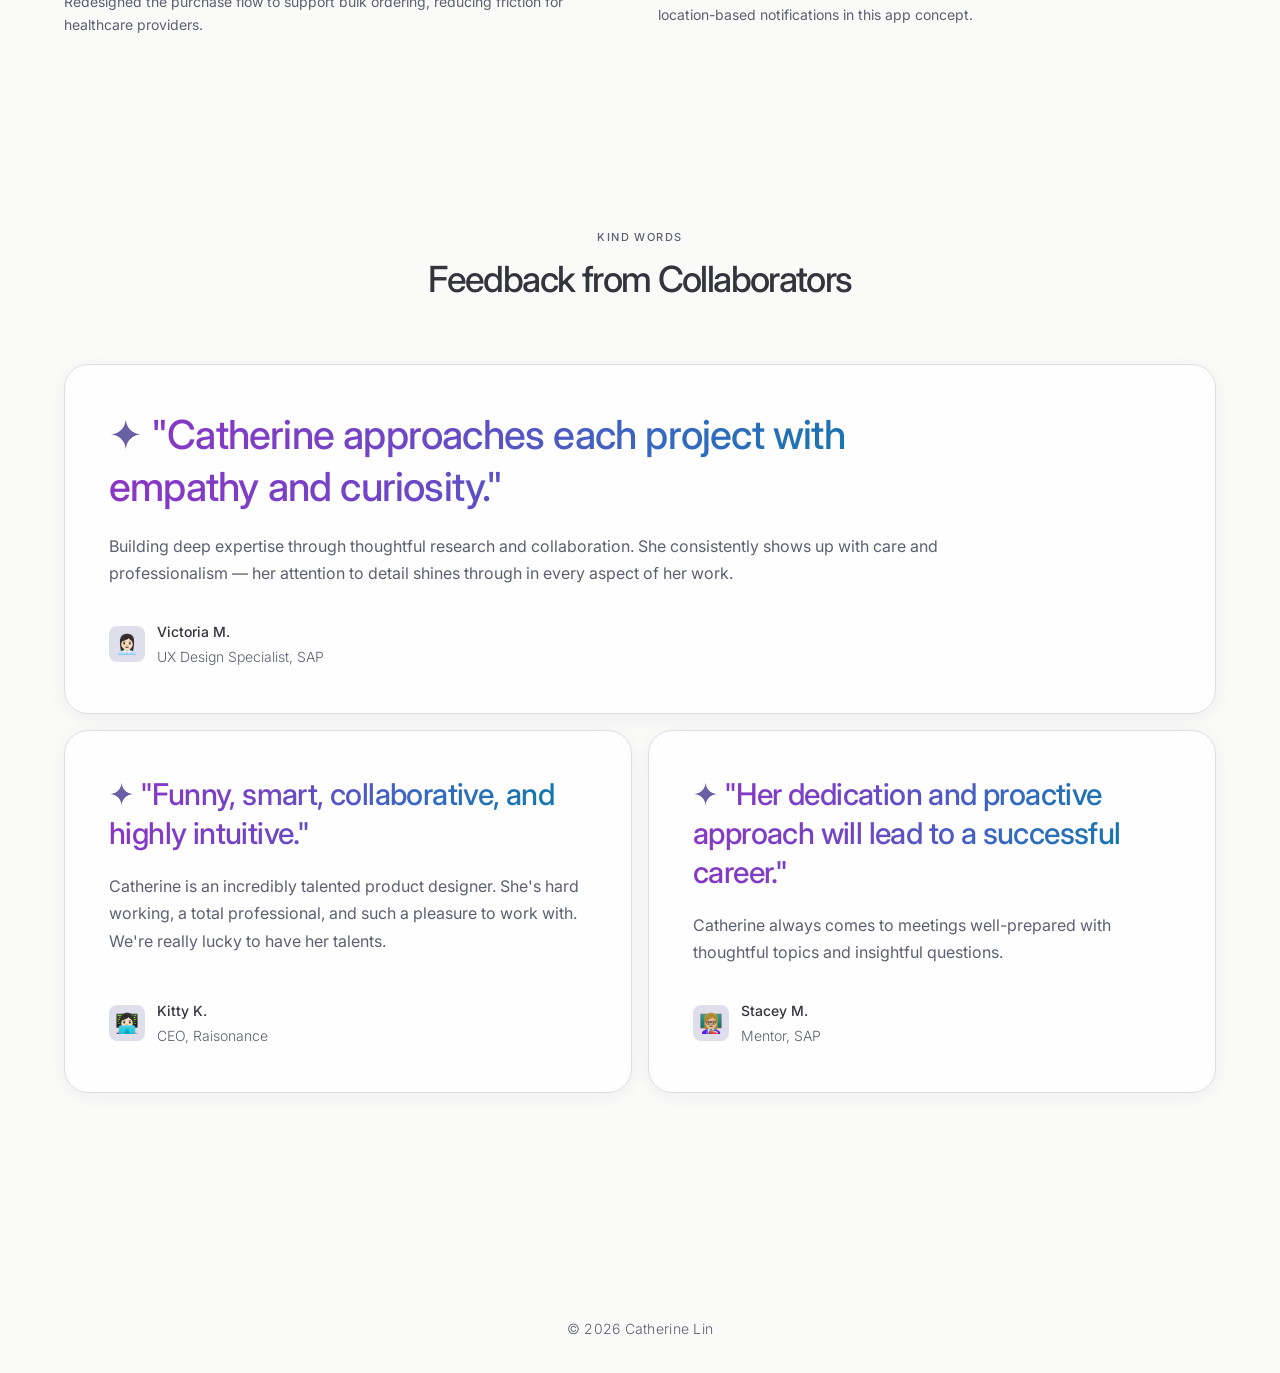
==== commit ad69297a: "Add files via upload Fix flower favicon" ====
--- a/index.html
+++ b/index.html
@@ -5,7 +5,7 @@
   <meta name="viewport" content="width=device-width, initial-scale=1.0" />
   <meta name="description" content="UX Designer portfolio — crafting thoughtful, human-centred digital experiences." />
   <title>Catherine Lin — UX Designer</title>
-  <link rel="icon" type="image/png" href="images/flower-mark.png" />
+  <link rel="icon" type="image/x-icon" href="favicon.ico?v=flower-2" />
   <link rel="stylesheet" href="styles.css" />
   <link rel="stylesheet" href="home.css?v=mobile-header-4" />
   <link rel="preconnect" href="https://fonts.googleapis.com" />
